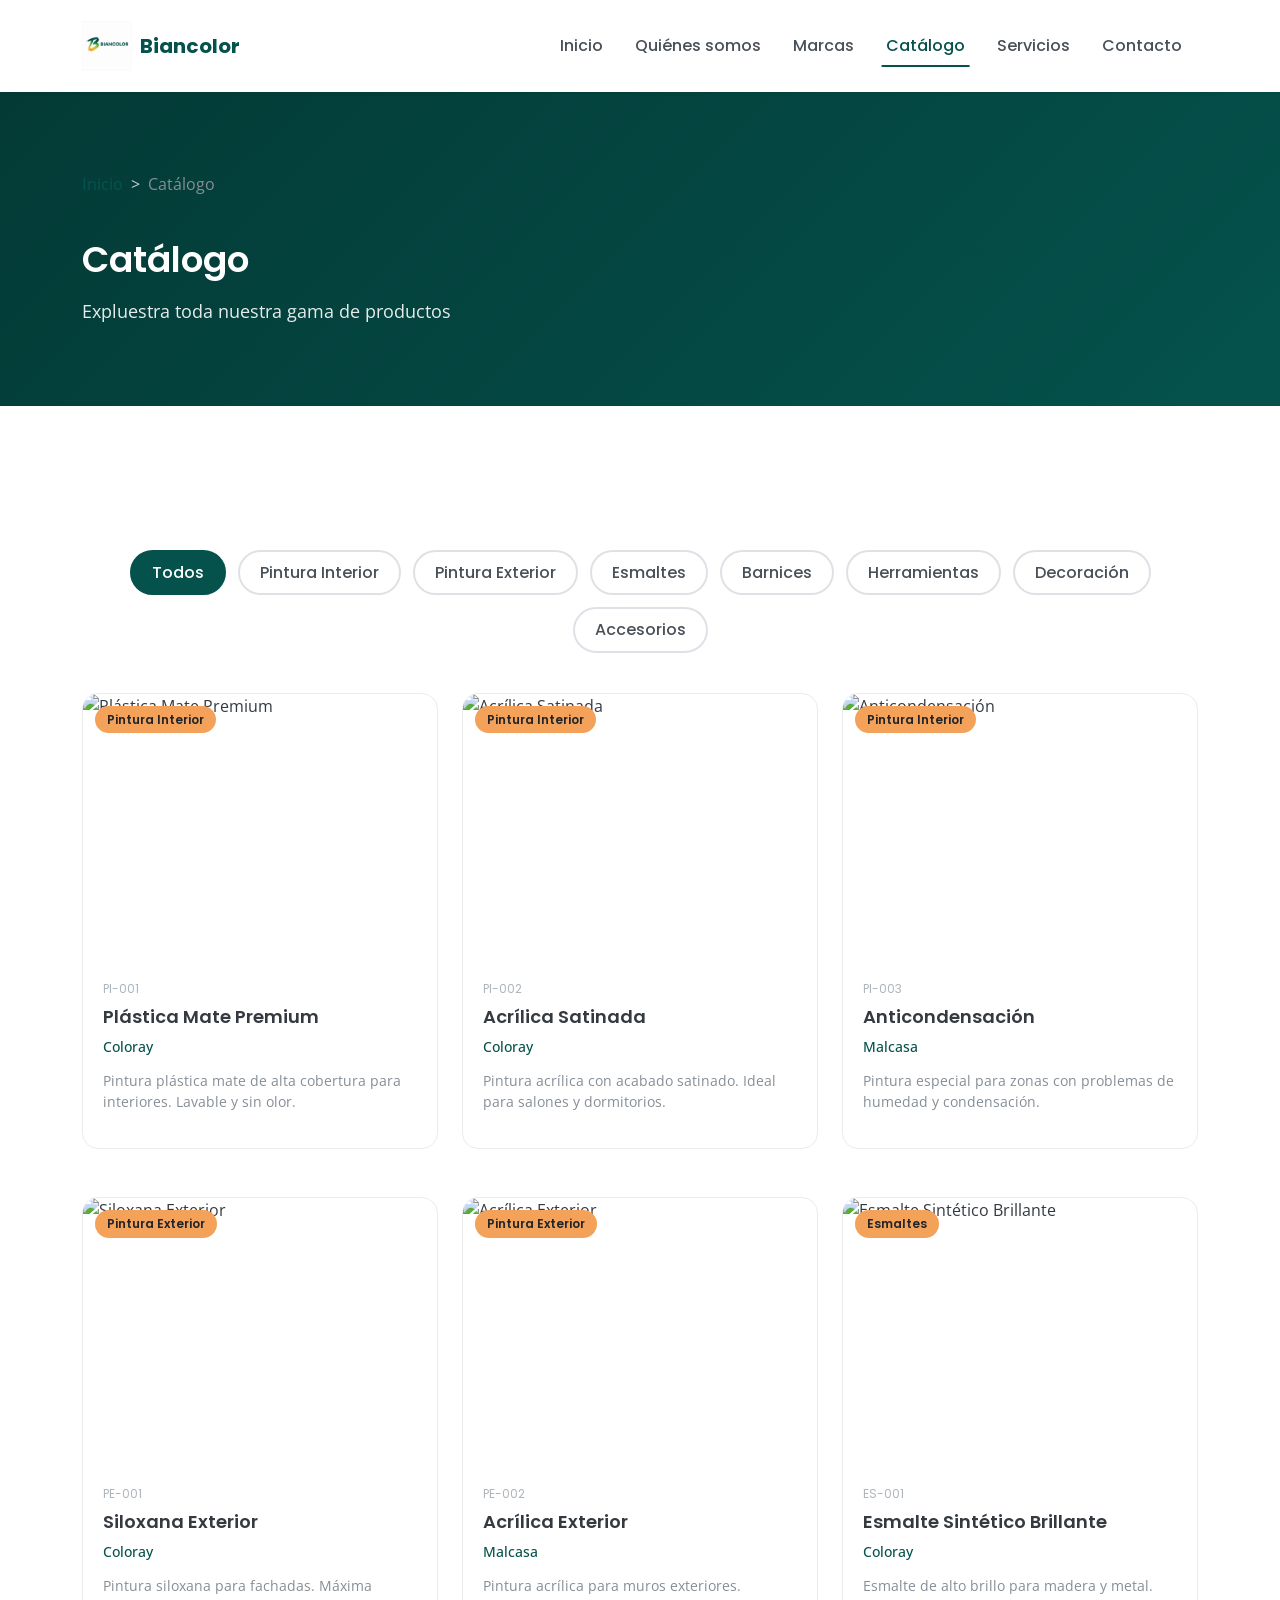
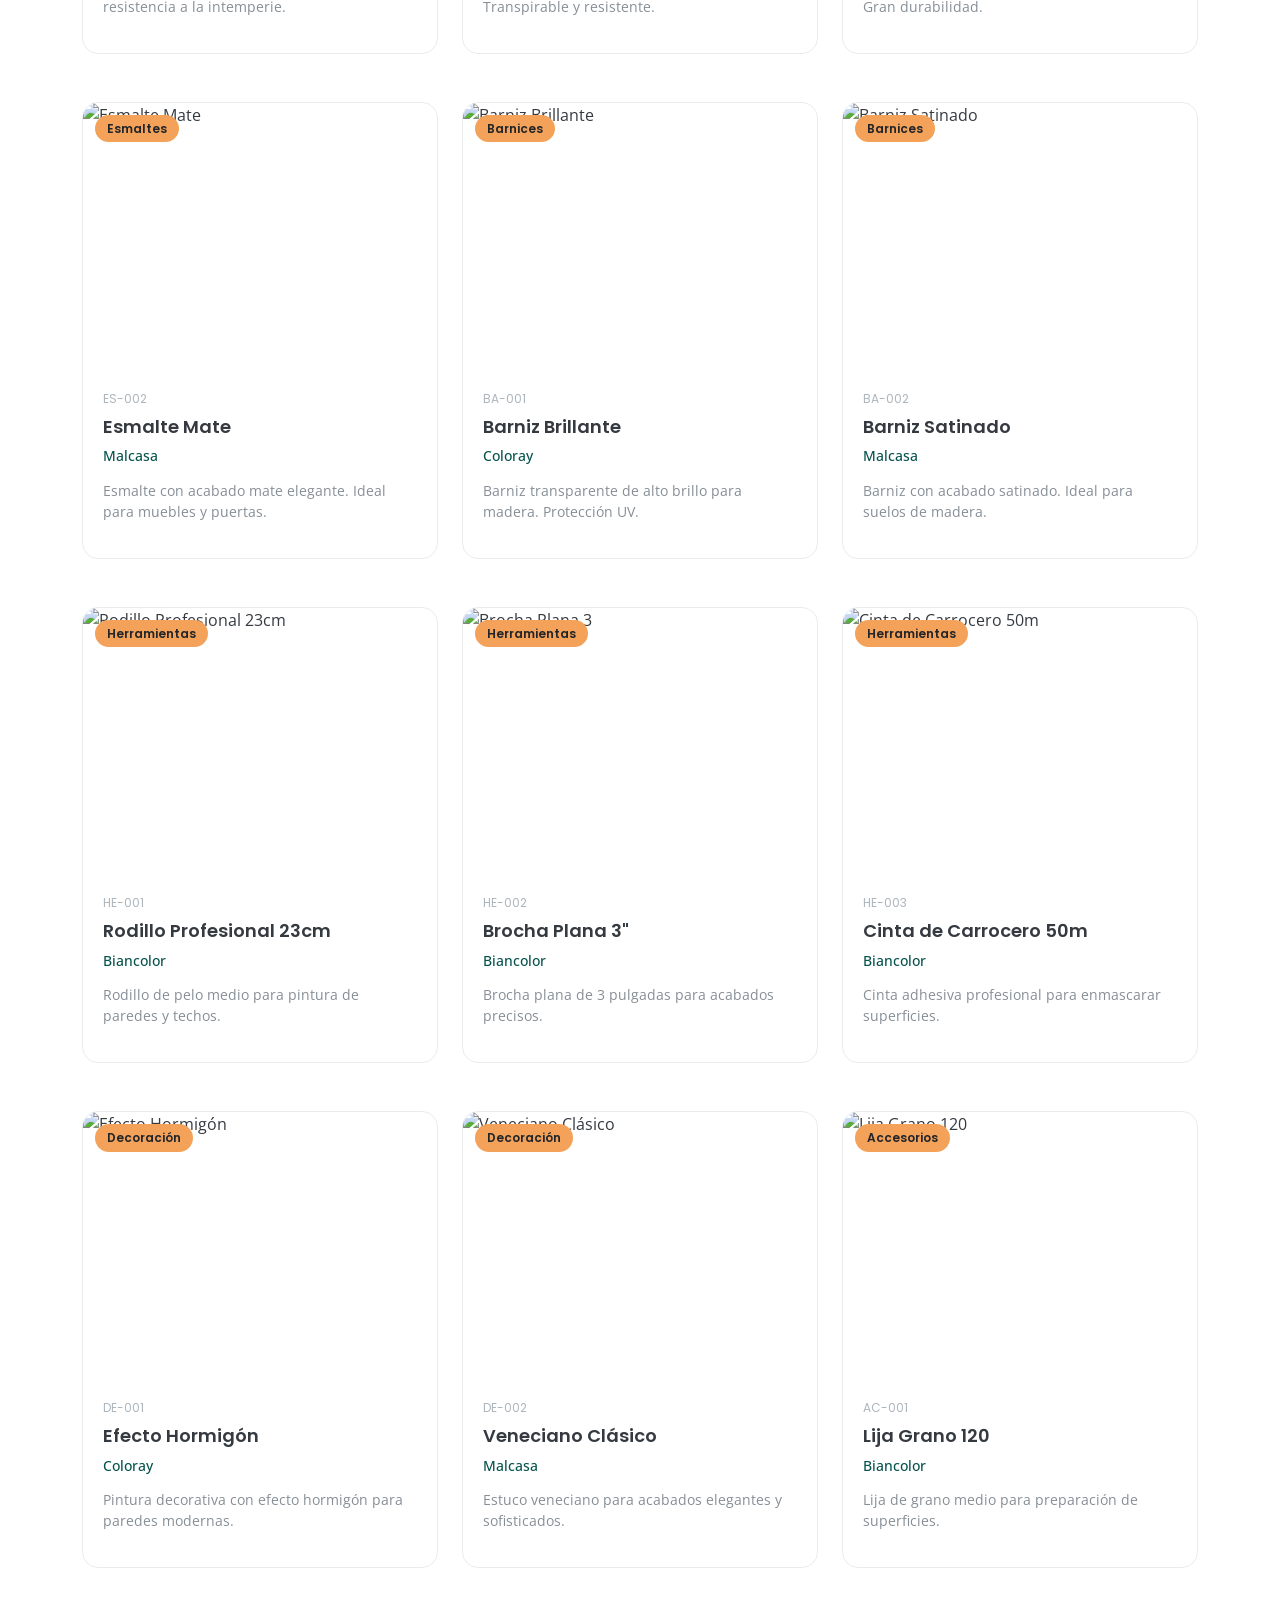
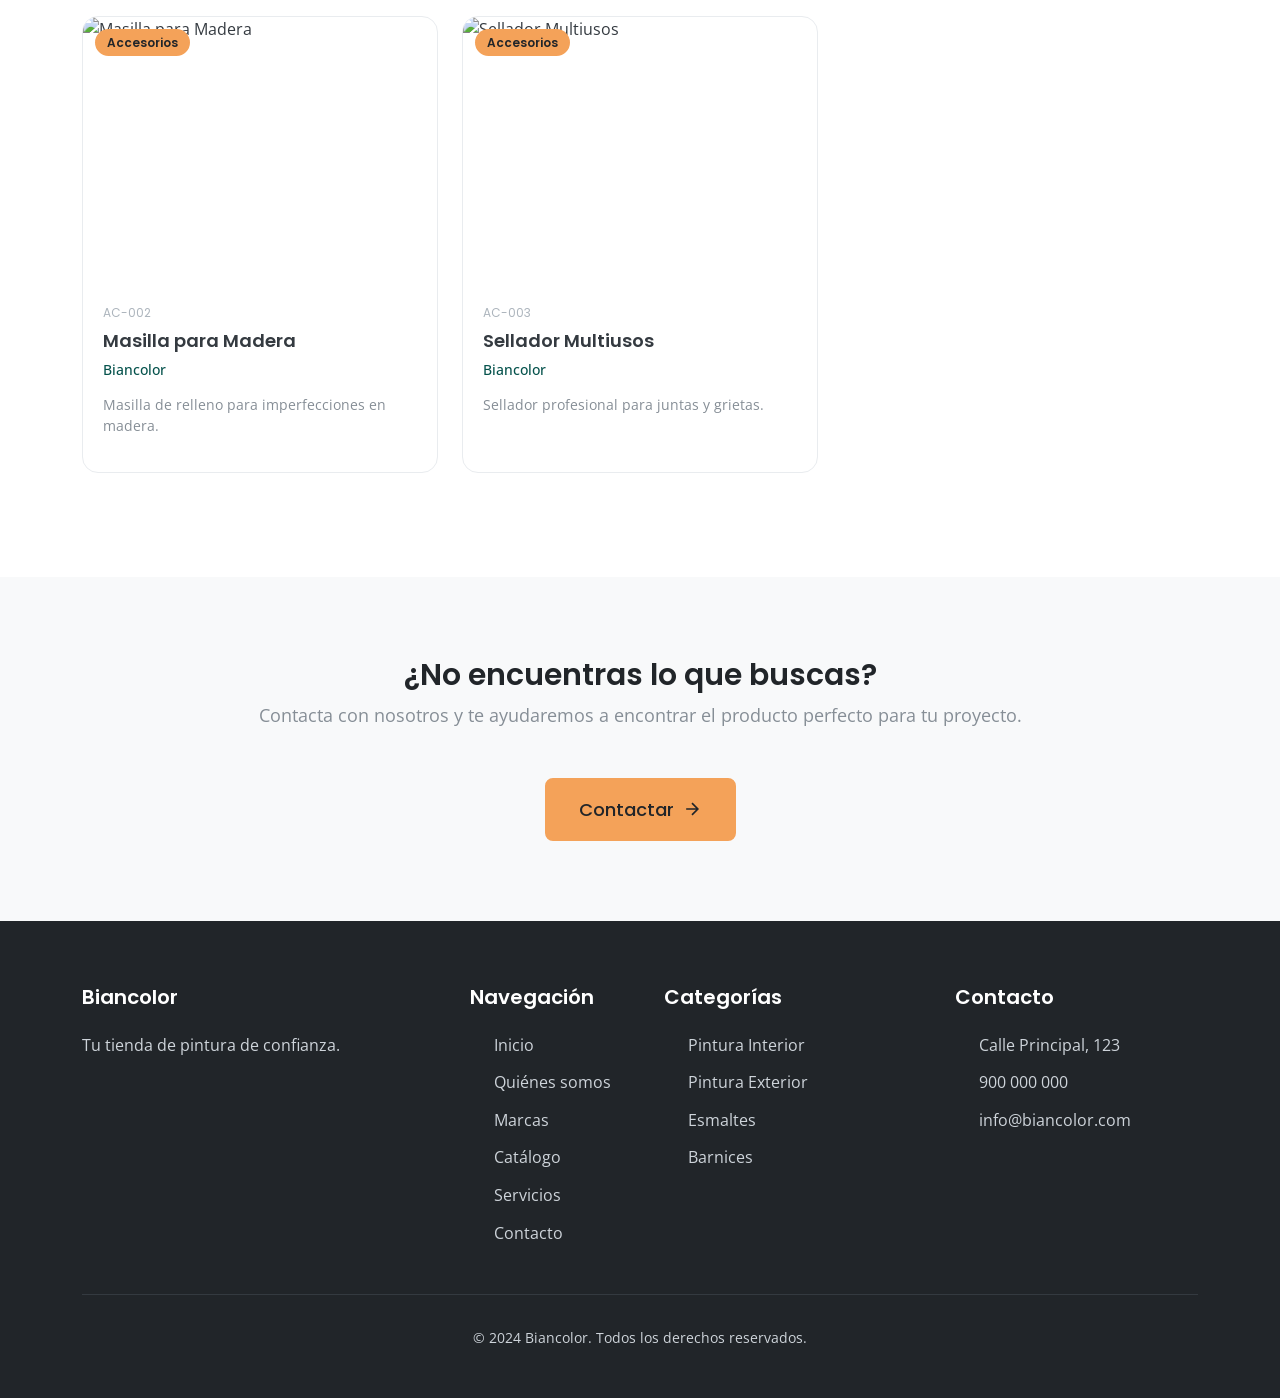
==== catalogo.html @ 81487de4 "feat: web informativa Biancolor - tienda de pintura - HTML semántico con Bootstrap 5 - Catálogo diná" ====
<!DOCTYPE html>
<html lang="es">
<head>
  <meta charset="UTF-8">
  <meta name="viewport" content="width=device-width, initial-scale=1.0">
  <meta name="description" content="Catálogo de productos Biancolor: pintura interior, exterior, esmaltes, barnices, herramientas y más.">
  <title>Catálogo | Biancolor</title>
  
  <link rel="preconnect" href="https://fonts.googleapis.com">
  <link rel="preconnect" href="https://fonts.gstatic.com" crossorigin>
  <link href="https://fonts.googleapis.com/css2?family=Open+Sans:wght@400;500;600&family=Poppins:wght@400;500;600;700&display=swap" rel="stylesheet">
  <link href="https://cdn.jsdelivr.net/npm/bootstrap@5.3.2/dist/css/bootstrap.min.css" rel="stylesheet">
  <link rel="stylesheet" href="css/styles.css">
</head>
<body>

  <!-- Navbar -->
  <nav class="navbar navbar-expand-lg sticky-top">
    <div class="container">
      <a class="navbar-brand d-flex align-items-center" href="index.html">
        <img src="images/logo.jpg" alt="Biancolor Logo">
        <span class="brand-text">Biancolor</span>
      </a>
      <button class="navbar-toggler" type="button" data-bs-toggle="collapse" data-bs-target="#navbarNav">
        <span class="navbar-toggler-icon"></span>
      </button>
      <div class="collapse navbar-collapse" id="navbarNav">
        <ul class="navbar-nav ms-auto">
          <li class="nav-item"><a class="nav-link" href="index.html">Inicio</a></li>
          <li class="nav-item"><a class="nav-link" href="quienes-somos.html">Quiénes somos</a></li>
          <li class="nav-item"><a class="nav-link" href="marcas.html">Marcas</a></li>
          <li class="nav-item"><a class="nav-link active" href="catalogo.html">Catálogo</a></li>
          <li class="nav-item"><a class="nav-link" href="servicios.html">Servicios</a></li>
          <li class="nav-item"><a class="nav-link" href="contacto.html">Contacto</a></li>
        </ul>
      </div>
    </div>
  </nav>

  <!-- Page Header -->
  <section class="page-header">
    <div class="container">
      <nav aria-label="breadcrumb">
        <ol class="breadcrumb">
          <li class="breadcrumb-item"><a href="index.html">Inicio</a></li>
          <li class="breadcrumb-item active">Catálogo</li>
        </ol>
      </nav>
      <h1>Catálogo</h1>
      <p>Expluestra toda nuestra gama de productos</p>
    </div>
  </section>

  <!-- Catálogo -->
  <section class="section">
    <div class="container">
      <!-- Filtros -->
      <div id="catalogo-filters" class="catalog-filters animate-on-scroll">
        <!-- Se carga dinámicamente -->
      </div>

      <!-- Grid de productos -->
      <div id="catalogo-grid" class="row g-4">
        <!-- Se carga dinámicamente -->
        <div class="col-12 text-center py-5">
          <div class="spinner-border text-primary" role="status">
            <span class="visually-hidden">Cargando...</span>
          </div>
          <p class="mt-3">Cargando catálogo...</p>
        </div>
      </div>
    </div>
  </section>

  <!-- CTA -->
  <section class="section section-light">
    <div class="container text-center">
      <div class="animate-on-scroll">
        <h2>¿No encuentras lo que buscas?</h2>
        <p class="mb-5" style="font-size: var(--fs-lg); color: var(--color-gray-600);">Contacta con nosotros y te ayudaremos a encontrar el producto perfecto para tu proyecto.</p>
        <a href="contacto.html" class="btn btn-primary btn-lg">
          Contactar
          <svg width="20" height="20" viewBox="0 0 24 24" fill="none" stroke="currentColor" stroke-width="2">
            <path d="M5 12h14M12 5l7 7-7 7"/>
          </svg>
        </a>
      </div>
    </div>
  </section>

  <!-- Footer -->
  <footer class="footer">
    <div class="container">
      <div class="row g-5">
        <div class="col-lg-4">
          <h5>Biancolor</h5>
          <p>Tu tienda de pintura de confianza.</p>
        </div>
        <div class="col-lg-2 col-md-4">
          <h5>Navegación</h5>
          <ul class="footer-links">
            <li><a href="index.html">Inicio</a></li>
            <li><a href="quienes-somos.html">Quiénes somos</a></li>
            <li><a href="marcas.html">Marcas</a></li>
            <li><a href="catalogo.html">Catálogo</a></li>
            <li><a href="servicios.html">Servicios</a></li>
            <li><a href="contacto.html">Contacto</a></li>
          </ul>
        </div>
        <div class="col-lg-3 col-md-4">
          <h5>Categorías</h5>
          <ul class="footer-links">
            <li><a href="catalogo.html?cat=pintura-interior">Pintura Interior</a></li>
            <li><a href="catalogo.html?cat=pintura-exterior">Pintura Exterior</a></li>
            <li><a href="catalogo.html?cat=esmaltes">Esmaltes</a></li>
            <li><a href="catalogo.html?cat=barnices">Barnices</a></li>
          </ul>
        </div>
        <div class="col-lg-3 col-md-4">
          <h5>Contacto</h5>
          <ul class="footer-links">
            <li><a href="contacto.html">Calle Principal, 123</a></li>
            <li><a href="tel:+34900000000">900 000 000</a></li>
            <li><a href="mailto:info@biancolor.com">info@biancolor.com</a></li>
          </ul>
        </div>
      </div>
      <div class="footer-bottom">
        <p>&copy; 2024 Biancolor. Todos los derechos reservados.</p>
      </div>
    </div>
  </footer>

  <!-- WhatsApp Float -->
  <a href="https://wa.me/34600000000?text=Hola%2C%20me%20gustaría%20información" 
     class="whatsapp-float d-md-none" 
     aria-label="Contactar por WhatsApp"
     target="_blank">
    <svg viewBox="0 0 24 24" fill="currentColor">
      <path d="M17.472 14.382c-.297-.149-1.758-.867-2.03-.967-.273-.099-.471-.148-.67.15-.197.297-.767.966-.94 1.164-.173.199-.347.223-.644.075-.297-.15-1.255-.463-2.39-1.475-.883-.788-1.48-1.761-1.653-2.059-.173-.297-.018-.458.13-.606.134-.133.298-.347.446-.52.149-.174.198-.298.298-.497.099-.198.05-.371-.025-.52-.075-.149-.669-1.612-.916-2.207-.242-.579-.487-.5-.669-.51-.173-.008-.371-.01-.57-.01-.198 0-.52.074-.792.372-.272.297-1.04 1.016-1.04 2.479 0 1.462 1.065 2.875 1.213 3.074.149.198 2.096 3.2 5.077 4.487.709.306 1.262.489 1.694.625.712.227 1.36.195 1.871.118.571-.085 1.758-.719 2.006-1.413.248-.694.248-1.289.173-1.413-.074-.124-.272-.198-.57-.347m-5.421 7.403h-.004a9.87 9.87 0 01-5.031-1.378l-.361-.214-3.741.982.998-3.648-.235-.374a9.86 9.86 0 01-1.51-5.26c.001-5.45 4.436-9.884 9.888-9.884 2.64 0 5.122 1.03 6.988 2.898a9.825 9.825 0 012.893 6.994c-.003 5.45-4.437 9.884-9.885 9.884m8.413-18.297A11.815 11.815 0 0012.05 0C5.495 0 .16 5.335.157 11.892c0 2.096.547 4.142 1.588 5.945L.057 24l6.305-1.654a11.882 11.882 0 005.683 1.448h.005c6.554 0 11.89-5.335 11.893-11.893a11.821 11.821 0 00-3.48-8.413z"/>
    </svg>
  </a>

  <script src="https://cdn.jsdelivr.net/npm/bootstrap@5.3.2/dist/js/bootstrap.bundle.min.js"></script>
  <script src="js/animations.js"></script>
  <script src="js/catalogo.js"></script>
  <script>
    // Filtrar por categoría si viene en la URL
    document.addEventListener('DOMContentLoaded', function() {
      const params = new URLSearchParams(window.location.search);
      const cat = params.get('cat');
      if (cat) {
        setTimeout(() => {
          const btn = document.querySelector(`[data-filter="${cat}"]`);
          if (btn) btn.click();
        }, 500);
      }
    });
  </script>
</body>
</html>
---- css/styles.css ----
/* ============================================
   BIANCOLOR - Estilos principales
   ============================================ */

/* ---------- Variables CSS ---------- */
:root {
  /* Colores corporativos (basados en logo teal) */
  --color-primary: #05524c;
  --color-primary-light: #0a7068;
  --color-primary-dark: #033a36;
  --color-secondary: #f4a259;
  --color-secondary-light: #f7b97a;
  --color-accent: #e76f51;

  /* Neutros */
  --color-white: #ffffff;
  --color-light: #f8f9fa;
  --color-gray-100: #f1f3f5;
  --color-gray-200: #e9ecef;
  --color-gray-300: #dee2e6;
  --color-gray-400: #ced4da;
  --color-gray-500: #adb5bd;
  --color-gray-600: #868e96;
  --color-gray-700: #495057;
  --color-gray-800: #343a40;
  --color-gray-900: #212529;

  /* Tipografía */
  --font-primary: 'Poppins', sans-serif;
  --font-secondary: 'Open Sans', sans-serif;

  /* Tamaños de fuente */
  --fs-xs: 0.75rem;
  --fs-sm: 0.875rem;
  --fs-base: 1rem;
  --fs-lg: 1.125rem;
  --fs-xl: 1.25rem;
  --fs-2xl: 1.5rem;
  --fs-3xl: 1.875rem;
  --fs-4xl: 2.25rem;
  --fs-5xl: 3rem;

  /* Espaciado */
  --space-1: 0.25rem;
  --space-2: 0.5rem;
  --space-3: 0.75rem;
  --space-4: 1rem;
  --space-5: 1.25rem;
  --space-6: 1.5rem;
  --space-8: 2rem;
  --space-10: 2.5rem;
  --space-12: 3rem;
  --space-16: 4rem;
  --space-20: 5rem;
  --space-24: 6rem;

  /* Bordes y sombras */
  --radius-sm: 0.25rem;
  --radius-md: 0.5rem;
  --radius-lg: 1rem;
  --radius-full: 9999px;

  --shadow-sm: 0 1px 3px rgba(0, 0, 0, 0.08);
  --shadow-md: 0 4px 6px rgba(0, 0, 0, 0.1);
  --shadow-lg: 0 10px 25px rgba(0, 0, 0, 0.12);
  --shadow-xl: 0 20px 40px rgba(0, 0, 0, 0.15);

  /* Transiciones */
  --transition-fast: 0.15s ease;
  --transition-base: 0.3s ease;
  --transition-slow: 0.5s ease;
}

/* ---------- Reset y base ---------- */
*,
*::before,
*::after {
  box-sizing: border-box;
  margin: 0;
  padding: 0;
}

html {
  scroll-behavior: smooth;
  font-size: 16px;
}

body {
  font-family: var(--font-secondary);
  font-size: var(--fs-base);
  line-height: 1.6;
  color: var(--color-gray-800);
  background-color: var(--color-white);
  overflow-x: hidden;
}

h1, h2, h3, h4, h5, h6 {
  font-family: var(--font-primary);
  font-weight: 600;
  line-height: 1.2;
  color: var(--color-gray-900);
}

h1 { font-size: var(--fs-4xl); }
h2 { font-size: var(--fs-3xl); }
h3 { font-size: var(--fs-2xl); }
h4 { font-size: var(--fs-xl); }

a {
  color: var(--color-primary);
  text-decoration: none;
  transition: color var(--transition-fast);
}

a:hover {
  color: var(--color-primary-light);
}

img {
  max-width: 100%;
  height: auto;
  display: block;
}

/* ---------- Animaciones ---------- */
@keyframes fadeIn {
  from {
    opacity: 0;
    transform: translateY(20px);
  }
  to {
    opacity: 1;
    transform: translateY(0);
  }
}

@keyframes fadeInLeft {
  from {
    opacity: 0;
    transform: translateX(-30px);
  }
  to {
    opacity: 1;
    transform: translateX(0);
  }
}

@keyframes fadeInRight {
  from {
    opacity: 0;
    transform: translateX(30px);
  }
  to {
    opacity: 1;
    transform: translateX(0);
  }
}

@keyframes scaleIn {
  from {
    opacity: 0;
    transform: scale(0.9);
  }
  to {
    opacity: 1;
    transform: scale(1);
  }
}

@keyframes pulse {
  0%, 100% {
    transform: scale(1);
  }
  50% {
    transform: scale(1.05);
  }
}

@keyframes float {
  0%, 100% {
    transform: translateY(0);
  }
  50% {
    transform: translateY(-10px);
  }
}

/* Clases de animación */
.animate-on-scroll {
  opacity: 0;
  transform: translateY(30px);
  transition: opacity var(--transition-slow), transform var(--transition-slow);
}

.animate-on-scroll.visible {
  opacity: 1;
  transform: translateY(0);
}

.animate-on-scroll.delay-1 { transition-delay: 0.1s; }
.animate-on-scroll.delay-2 { transition-delay: 0.2s; }
.animate-on-scroll.delay-3 { transition-delay: 0.3s; }
.animate-on-scroll.delay-4 { transition-delay: 0.4s; }

/* ---------- Componentes ---------- */

/* Navbar */
.navbar {
  background-color: var(--color-white);
  box-shadow: var(--shadow-sm);
  padding: var(--space-4) 0;
  position: sticky;
  top: 0;
  z-index: 1000;
  transition: all var(--transition-base);
}

.navbar.scrolled {
  padding: var(--space-2) 0;
  box-shadow: var(--shadow-md);
}

.navbar-brand img {
  height: 50px;
  width: auto;
  transition: transform var(--transition-base);
}

.navbar-brand:hover img {
  transform: scale(1.05);
}

.navbar-brand .brand-text {
  font-family: var(--font-primary);
  font-weight: 700;
  font-size: var(--fs-xl);
  color: var(--color-primary);
  margin-left: var(--space-2);
}

.nav-link {
  font-family: var(--font-primary);
  font-weight: 500;
  color: var(--color-gray-700) !important;
  padding: var(--space-2) var(--space-4) !important;
  position: relative;
  transition: color var(--transition-fast);
}

.nav-link::after {
  content: '';
  position: absolute;
  bottom: 0;
  left: 50%;
  width: 0;
  height: 2px;
  background-color: var(--color-primary);
  transition: all var(--transition-base);
  transform: translateX(-50%);
}

.nav-link:hover::after,
.nav-link.active::after {
  width: 80%;
}

.nav-link:hover,
.nav-link.active {
  color: var(--color-primary) !important;
}

.navbar-toggler {
  border: none;
  padding: var(--space-2);
}

.navbar-toggler:focus {
  box-shadow: none;
}

.navbar-toggler-icon {
  background-image: url("data:image/svg+xml,%3csvg xmlns='http://www.w3.org/2000/svg' viewBox='0 0 30 30'%3e%3cpath stroke='rgba(5, 82, 76, 0.8)' stroke-linecap='round' stroke-miterlimit='10' stroke-width='2' d='M4 7h22M4 15h22M4 23h22'/%3e%3c/svg%3e");
}

/* Hero Section */
.hero {
  background: linear-gradient(135deg, var(--color-primary-dark) 0%, var(--color-primary) 100%);
  color: var(--color-white);
  padding: var(--space-24) 0;
  position: relative;
  overflow: hidden;
}

.hero::before {
  content: '';
  position: absolute;
  top: 0;
  left: 0;
  right: 0;
  bottom: 0;
  background: url('data:image/svg+xml,<svg xmlns="http://www.w3.org/2000/svg" viewBox="0 0 100 100"><defs><pattern id="grain" width="100" height="100" patternUnits="userSpaceOnUse"><circle cx="25" cy="25" r="1" fill="rgba(255,255,255,0.05)"/><circle cx="75" cy="75" r="1" fill="rgba(255,255,255,0.05)"/></pattern></defs><rect width="100" height="100" fill="url(%23grain)"/></svg>');
  opacity: 0.5;
}

.hero-content {
  position: relative;
  z-index: 1;
}

.hero h1 {
  font-size: var(--fs-5xl);
  font-weight: 700;
  margin-bottom: var(--space-6);
  animation: fadeIn 0.8s ease-out;
}

.hero p {
  font-size: var(--fs-xl);
  opacity: 0.9;
  margin-bottom: var(--space-8);
  animation: fadeIn 0.8s ease-out 0.2s both;
}

.hero .btn {
  animation: fadeIn 0.8s ease-out 0.4s both;
}

/* Botones */
.btn {
  font-family: var(--font-primary);
  font-weight: 500;
  padding: var(--space-3) var(--space-6);
  border-radius: var(--radius-md);
  transition: all var(--transition-base);
  display: inline-flex;
  align-items: center;
  gap: var(--space-2);
}

.btn-primary {
  background-color: var(--color-secondary);
  color: var(--color-gray-900);
  border: 2px solid var(--color-secondary);
}

.btn-primary:hover {
  background-color: var(--color-secondary-light);
  border-color: var(--color-secondary-light);
  transform: translateY(-2px);
  box-shadow: var(--shadow-lg);
  color: var(--color-gray-900);
}

.btn-outline-primary {
  background-color: transparent;
  color: var(--color-white);
  border: 2px solid var(--color-white);
}

.btn-outline-primary:hover {
  background-color: var(--color-white);
  color: var(--color-primary);
  transform: translateY(-2px);
  box-shadow: var(--shadow-lg);
}

.btn-outline-secondary {
  background-color: transparent;
  color: var(--color-primary);
  border: 2px solid var(--color-primary);
}

.btn-outline-secondary:hover {
  background-color: var(--color-primary);
  color: var(--color-white);
  transform: translateY(-2px);
  box-shadow: var(--shadow-lg);
}

.btn-lg {
  padding: var(--space-4) var(--space-8);
  font-size: var(--fs-lg);
}

/* Secciones */
.section {
  padding: var(--space-20) 0;
}

.section-light {
  background-color: var(--color-light);
}

.section-title {
  text-align: center;
  margin-bottom: var(--space-16);
}

.section-title h2 {
  color: var(--color-primary);
  margin-bottom: var(--space-4);
  position: relative;
  display: inline-block;
}

.section-title h2::after {
  content: '';
  position: absolute;
  bottom: -10px;
  left: 50%;
  transform: translateX(-50%);
  width: 60px;
  height: 3px;
  background-color: var(--color-secondary);
  border-radius: var(--radius-full);
}

.section-title p {
  color: var(--color-gray-600);
  font-size: var(--fs-lg);
  max-width: 600px;
  margin: var(--space-6) auto 0;
}

/* Tarjetas de categorías */
.category-card {
  background: var(--color-white);
  border-radius: var(--radius-lg);
  padding: var(--space-8);
  text-align: center;
  transition: all var(--transition-base);
  border: 1px solid var(--color-gray-200);
  height: 100%;
}

.category-card:hover {
  transform: translateY(-8px);
  box-shadow: var(--shadow-xl);
  border-color: var(--color-primary);
}

.category-card .icon {
  width: 80px;
  height: 80px;
  background: linear-gradient(135deg, var(--color-primary) 0%, var(--color-primary-light) 100%);
  border-radius: var(--radius-full);
  display: flex;
  align-items: center;
  justify-content: center;
  margin: 0 auto var(--space-6);
  transition: transform var(--transition-base);
}

.category-card:hover .icon {
  transform: scale(1.1) rotate(5deg);
}

.category-card .icon svg {
  width: 40px;
  height: 40px;
  fill: var(--color-white);
}

.category-card h4 {
  margin-bottom: var(--space-3);
  color: var(--color-gray-800);
}

.category-card p {
  color: var(--color-gray-600);
  font-size: var(--fs-sm);
}

/* Tarjetas de productos */
.product-card {
  background: var(--color-white);
  border-radius: var(--radius-lg);
  overflow: hidden;
  transition: all var(--transition-base);
  border: 1px solid var(--color-gray-200);
  height: 100%;
  display: flex;
  flex-direction: column;
}

.product-card:hover {
  transform: translateY(-5px);
  box-shadow: var(--shadow-lg);
}

.product-card .product-image {
  position: relative;
  overflow: hidden;
  aspect-ratio: 4 / 3;
}

.product-card .product-image img {
  width: 100%;
  height: 100%;
  object-fit: cover;
  transition: transform var(--transition-slow);
}

.product-card:hover .product-image img {
  transform: scale(1.08);
}

.product-card .product-badge {
  position: absolute;
  top: var(--space-3);
  left: var(--space-3);
  background-color: var(--color-secondary);
  color: var(--color-gray-900);
  padding: var(--space-1) var(--space-3);
  border-radius: var(--radius-full);
  font-size: var(--fs-xs);
  font-weight: 600;
  font-family: var(--font-primary);
}

.product-card .product-body {
  padding: var(--space-5);
  flex-grow: 1;
  display: flex;
  flex-direction: column;
}

.product-card .product-ref {
  font-size: var(--fs-xs);
  color: var(--color-gray-500);
  font-family: var(--font-primary);
  margin-bottom: var(--space-2);
}

.product-card .product-name {
  font-family: var(--font-primary);
  font-weight: 600;
  font-size: var(--fs-lg);
  color: var(--color-gray-800);
  margin-bottom: var(--space-2);
}

.product-card .product-brand {
  font-size: var(--fs-sm);
  color: var(--color-primary);
  font-weight: 500;
  margin-bottom: var(--space-3);
}

.product-card .product-description {
  font-size: var(--fs-sm);
  color: var(--color-gray-600);
  line-height: 1.5;
  flex-grow: 1;
}

/* Filtros del catálogo */
.catalog-filters {
  display: flex;
  flex-wrap: wrap;
  gap: var(--space-3);
  justify-content: center;
  margin-bottom: var(--space-10);
}

.filter-btn {
  font-family: var(--font-primary);
  font-weight: 500;
  padding: var(--space-2) var(--space-5);
  border: 2px solid var(--color-gray-300);
  border-radius: var(--radius-full);
  background: var(--color-white);
  color: var(--color-gray-700);
  cursor: pointer;
  transition: all var(--transition-base);
}

.filter-btn:hover {
  border-color: var(--color-primary);
  color: var(--color-primary);
  background-color: var(--color-light);
}

.filter-btn.active {
  background-color: var(--color-primary);
  border-color: var(--color-primary);
  color: var(--color-white);
}

/* Empty state */
.empty-state {
  text-align: center;
  padding: var(--space-16) var(--space-8);
}

.empty-state .empty-icon {
  width: 120px;
  height: 120px;
  margin: 0 auto var(--space-8);
  opacity: 0.4;
}

.empty-state h3 {
  color: var(--color-gray-600);
  margin-bottom: var(--space-3);
}

.empty-state p {
  color: var(--color-gray-500);
  max-width: 400px;
  margin: 0 auto;
}

/* Marcas */
.brand-card {
  background: var(--color-white);
  border-radius: var(--radius-lg);
  padding: var(--space-8);
  display: flex;
  align-items: center;
  justify-content: center;
  transition: all var(--transition-base);
  border: 1px solid var(--color-gray-200);
  min-height: 120px;
}

.brand-card:hover {
  transform: translateY(-3px);
  box-shadow: var(--shadow-md);
  border-color: var(--color-primary);
}

.brand-card img {
  max-height: 60px;
  width: auto;
  filter: grayscale(100%);
  opacity: 0.7;
  transition: all var(--transition-base);
}

.brand-card:hover img {
  filter: grayscale(0%);
  opacity: 1;
}

/* Servicios */
.service-card {
  background: var(--color-white);
  border-radius: var(--radius-lg);
  padding: var(--space-8);
  text-align: center;
  transition: all var(--transition-base);
  border: 1px solid var(--color-gray-200);
  height: 100%;
}

.service-card:hover {
  transform: translateY(-5px);
  box-shadow: var(--shadow-lg);
  border-color: var(--color-secondary);
}

.service-card .service-icon {
  width: 70px;
  height: 70px;
  background: linear-gradient(135deg, var(--color-secondary) 0%, var(--color-secondary-light) 100%);
  border-radius: var(--radius-lg);
  display: flex;
  align-items: center;
  justify-content: center;
  margin: 0 auto var(--space-6);
  transition: transform var(--transition-base);
}

.service-card:hover .service-icon {
  transform: rotate(10deg) scale(1.1);
}

.service-card .service-icon svg {
  width: 35px;
  height: 35px;
  fill: var(--color-white);
}

.service-card h4 {
  margin-bottom: var(--space-3);
  color: var(--color-gray-800);
}

.service-card p {
  color: var(--color-gray-600);
  font-size: var(--fs-sm);
}

/* Contacto */
.contact-info {
  background: var(--color-white);
  border-radius: var(--radius-lg);
  padding: var(--space-8);
  height: 100%;
  border: 1px solid var(--color-gray-200);
}

.contact-info .info-item {
  display: flex;
  align-items: flex-start;
  gap: var(--space-4);
  margin-bottom: var(--space-6);
  padding-bottom: var(--space-6);
  border-bottom: 1px solid var(--color-gray-200);
}

.contact-info .info-item:last-child {
  margin-bottom: 0;
  padding-bottom: 0;
  border-bottom: none;
}

.contact-info .info-icon {
  width: 50px;
  height: 50px;
  min-width: 50px;
  background-color: var(--color-light);
  border-radius: var(--radius-md);
  display: flex;
  align-items: center;
  justify-content: center;
  transition: all var(--transition-base);
}

.contact-info .info-item:hover .info-icon {
  background-color: var(--color-primary);
}

.contact-info .info-icon svg {
  width: 24px;
  height: 24px;
  fill: var(--color-primary);
  transition: fill var(--transition-base);
}

.contact-info .info-item:hover .info-icon svg {
  fill: var(--color-white);
}

.contact-info .info-content h5 {
  font-family: var(--font-primary);
  font-weight: 600;
  margin-bottom: var(--space-1);
  color: var(--color-gray-800);
}

.contact-info .info-content p {
  color: var(--color-gray-600);
  margin: 0;
}

.contact-info .info-content a {
  color: var(--color-primary);
  font-weight: 500;
}

.contact-info .info-content a:hover {
  color: var(--color-primary-light);
  text-decoration: underline;
}

/* Mapa */
.map-container {
  border-radius: var(--radius-lg);
  overflow: hidden;
  height: 100%;
  min-height: 400px;
  box-shadow: var(--shadow-md);
}

.map-container iframe {
  width: 100%;
  height: 100%;
  border: none;
}

/* WhatsApp Float Button */
.whatsapp-float {
  position: fixed;
  bottom: var(--space-8);
  right: var(--space-8);
  width: 60px;
  height: 60px;
  background-color: #25d366;
  border-radius: var(--radius-full);
  display: flex;
  align-items: center;
  justify-content: center;
  box-shadow: 0 4px 15px rgba(37, 211, 102, 0.4);
  z-index: 1000;
  transition: all var(--transition-base);
  animation: float 3s ease-in-out infinite;
}

.whatsapp-float:hover {
  transform: scale(1.1);
  box-shadow: 0 6px 20px rgba(37, 211, 102, 0.5);
  background-color: #20bd5a;
}

.whatsapp-float svg {
  width: 32px;
  height: 32px;
  fill: var(--color-white);
}

/* Footer */
.footer {
  background-color: var(--color-gray-900);
  color: var(--color-gray-400);
  padding: var(--space-16) 0 var(--space-8);
}

.footer h5 {
  color: var(--color-white);
  font-family: var(--font-primary);
  font-weight: 600;
  margin-bottom: var(--space-6);
}

.footer a {
  color: var(--color-gray-400);
  transition: color var(--transition-fast);
}

.footer a:hover {
  color: var(--color-secondary);
}

.footer .footer-links {
  list-style: none;
  padding: 0;
}

.footer .footer-links li {
  margin-bottom: var(--space-3);
}

.footer .footer-links li a {
  display: inline-flex;
  align-items: center;
  gap: var(--space-2);
}

.footer .footer-links li a::before {
  content: '→';
  opacity: 0;
  transform: translateX(-10px);
  transition: all var(--transition-fast);
}

.footer .footer-links li a:hover::before {
  opacity: 1;
  transform: translateX(0);
}

.footer .social-links {
  display: flex;
  gap: var(--space-4);
}

.footer .social-links a {
  width: 40px;
  height: 40px;
  background-color: var(--color-gray-800);
  border-radius: var(--radius-full);
  display: flex;
  align-items: center;
  justify-content: center;
  transition: all var(--transition-base);
}

.footer .social-links a:hover {
  background-color: var(--color-primary);
  transform: translateY(-3px);
}

.footer .social-links a svg {
  width: 20px;
  height: 20px;
  fill: var(--color-gray-400);
  transition: fill var(--transition-fast);
}

.footer .social-links a:hover svg {
  fill: var(--color-white);
}

.footer-bottom {
  border-top: 1px solid var(--color-gray-800);
  padding-top: var(--space-8);
  margin-top: var(--space-8);
  text-align: center;
  font-size: var(--fs-sm);
}

/* Breadcrumbs */
.breadcrumb {
  background-color: transparent;
  padding: var(--space-4) 0;
  margin-bottom: var(--space-6);
}

.breadcrumb-item a {
  color: var(--color-primary);
  font-weight: 500;
}

.breadcrumb-item.active {
  color: var(--color-gray-600);
}

.breadcrumb-item + .breadcrumb-item::before {
  content: '>';
  color: var(--color-gray-400);
}

/* Page header */
.page-header {
  background: linear-gradient(135deg, var(--color-primary-dark) 0%, var(--color-primary) 100%);
  color: var(--color-white);
  padding: var(--space-16) 0;
  margin-bottom: var(--space-16);
}

.page-header h1 {
  color: var(--color-white);
  margin-bottom: var(--space-4);
}

.page-header p {
  opacity: 0.9;
  font-size: var(--fs-lg);
}

/* ---------- Responsive ---------- */

/* Tablet */
@media (max-width: 991.98px) {
  :root {
    --fs-5xl: 2.5rem;
    --fs-4xl: 2rem;
    --fs-3xl: 1.75rem;
  }

  .hero {
    padding: var(--space-16) 0;
  }

  .section {
    padding: var(--space-16) 0;
  }
}

/* Móvil */
@media (max-width: 767.98px) {
  :root {
    --fs-5xl: 2rem;
    --fs-4xl: 1.75rem;
    --fs-3xl: 1.5rem;
    --fs-2xl: 1.25rem;
  }

  .hero {
    padding: var(--space-12) 0;
    text-align: center;
  }

  .section {
    padding: var(--space-12) 0;
  }

  .section-title {
    margin-bottom: var(--space-10);
  }

  .navbar-collapse {
    background-color: var(--color-white);
    padding: var(--space-4);
    border-radius: var(--radius-md);
    margin-top: var(--space-4);
    box-shadow: var(--shadow-lg);
  }

  .whatsapp-float {
    bottom: var(--space-6);
    right: var(--space-6);
    width: 55px;
    height: 55px;
  }

  .footer {
    padding: var(--space-10) 0 var(--space-6);
    text-align: center;
  }

  .footer .social-links {
    justify-content: center;
  }

  .contact-info .info-item {
    flex-direction: column;
    align-items: center;
    text-align: center;
  }
}

/* Pantallas grandes */
@media (min-width: 1200px) {
  .container {
    max-width: 1140px;
  }
}

/* Utilidades adicionales */
.text-primary { color: var(--color-primary) !important; }
.bg-primary { background-color: var(--color-primary) !important; }
.text-secondary { color: var(--color-secondary) !important; }
.bg-secondary { background-color: var(--color-secondary) !important; }

.shadow-hover {
  transition: all var(--transition-base);
}

.shadow-hover:hover {
  box-shadow: var(--shadow-lg);
  transform: translateY(-3px);
}

.img-cover {
  width: 100%;
  height: 100%;
  object-fit: cover;
}

.ratio-4-3 {
  aspect-ratio: 4 / 3;
}

.ratio-16-9 {
  aspect-ratio: 16 / 9;
}
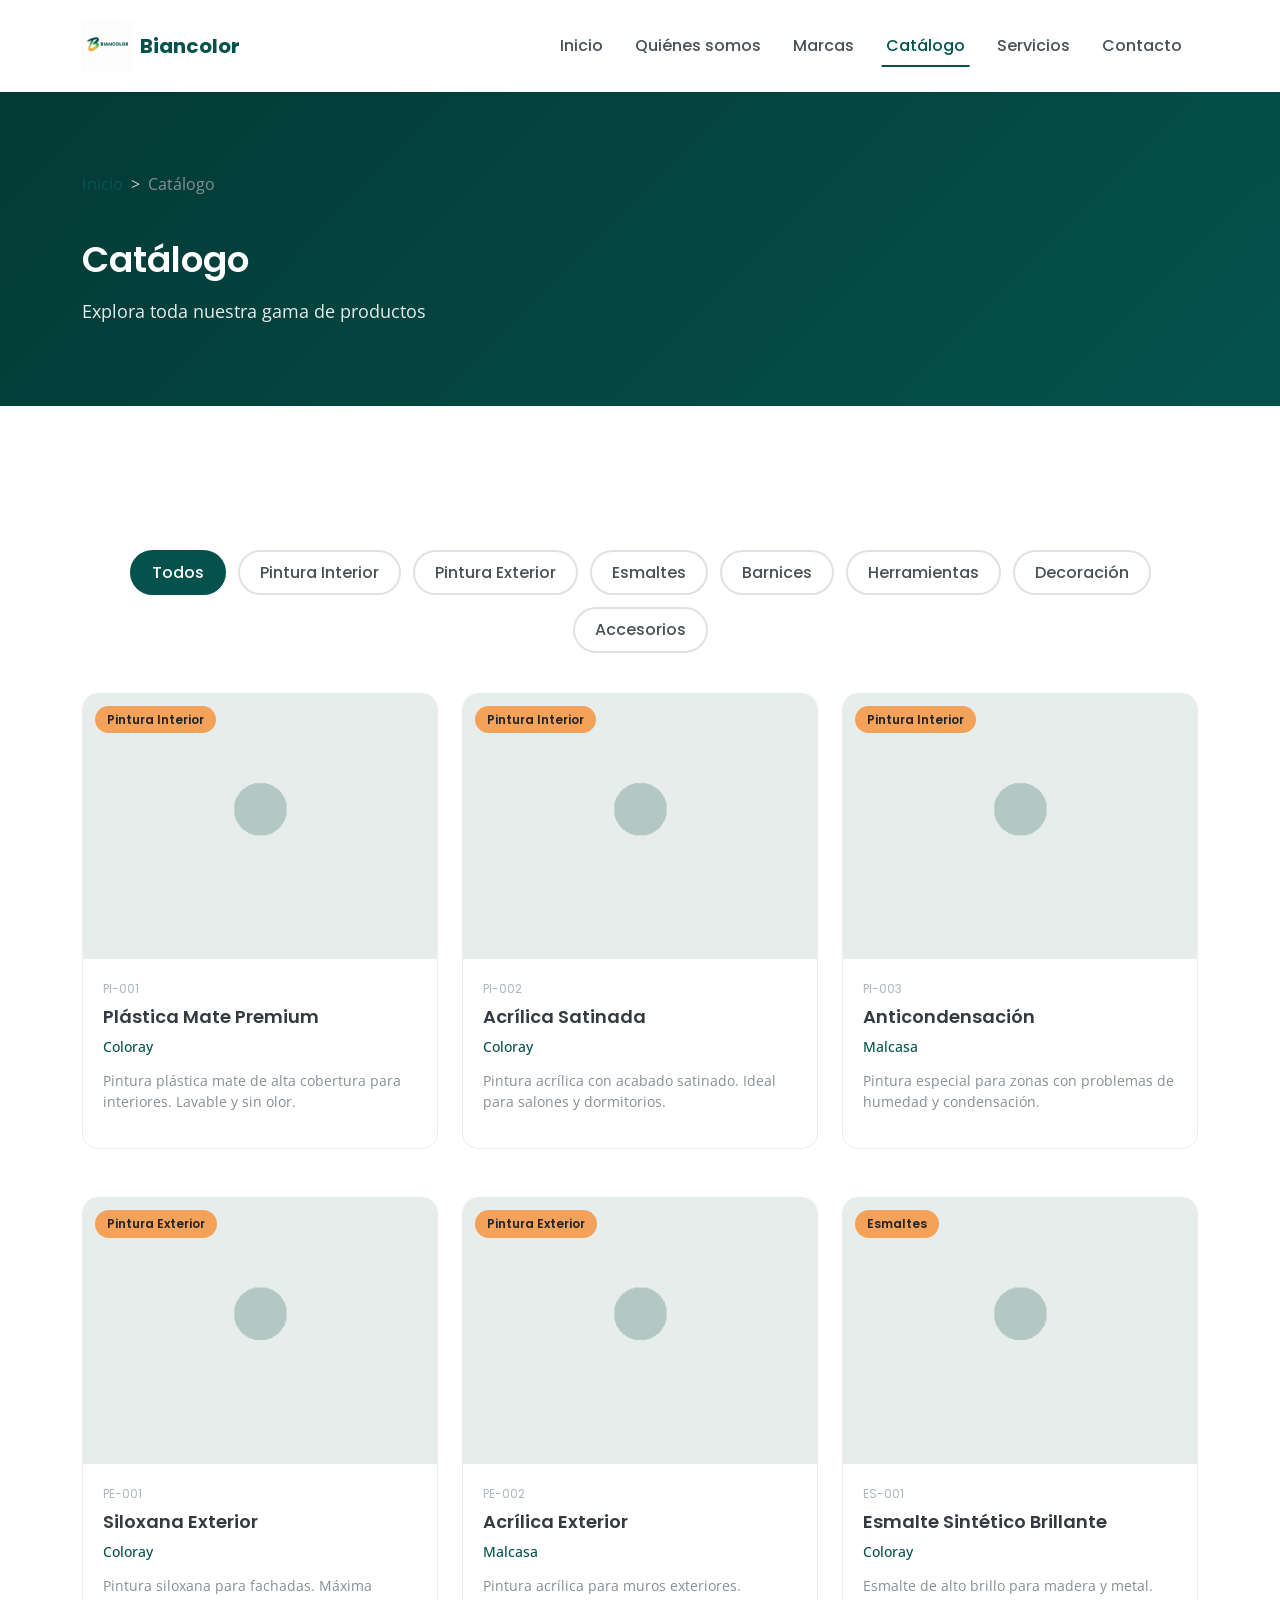
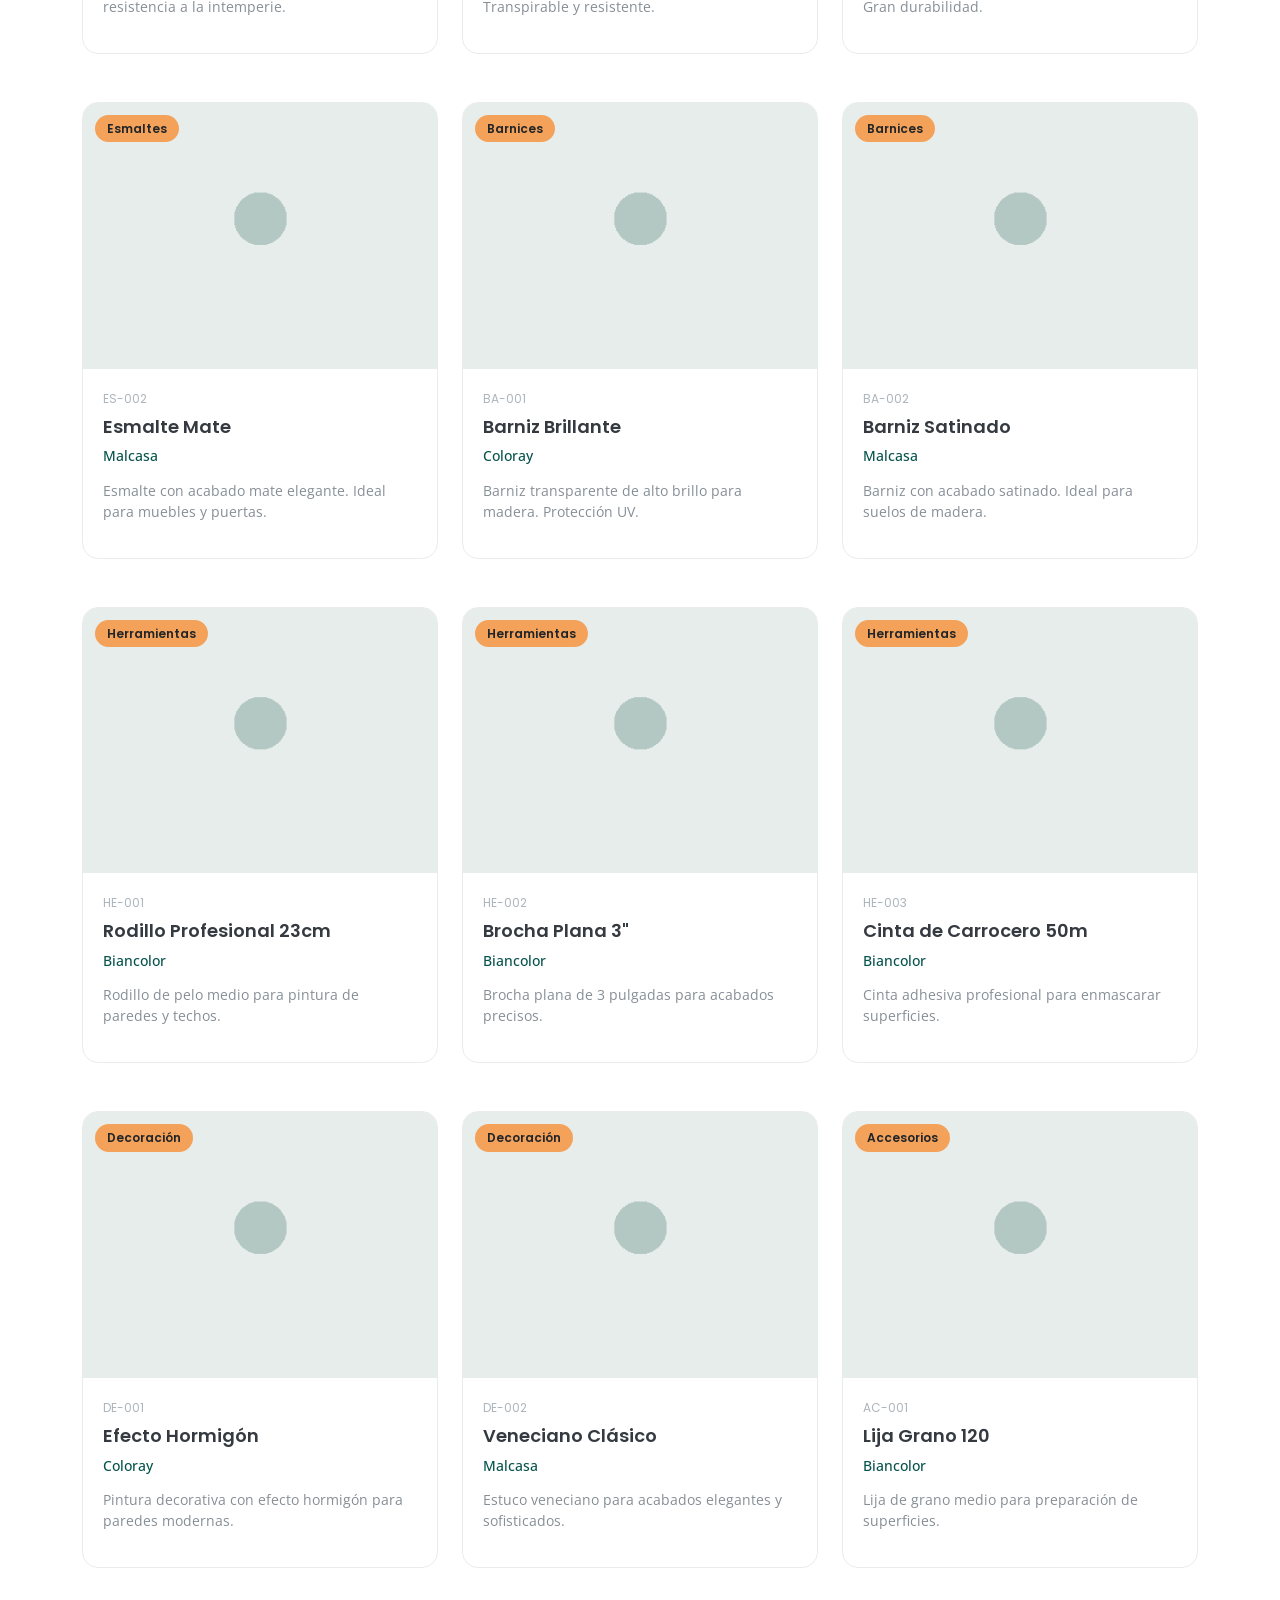
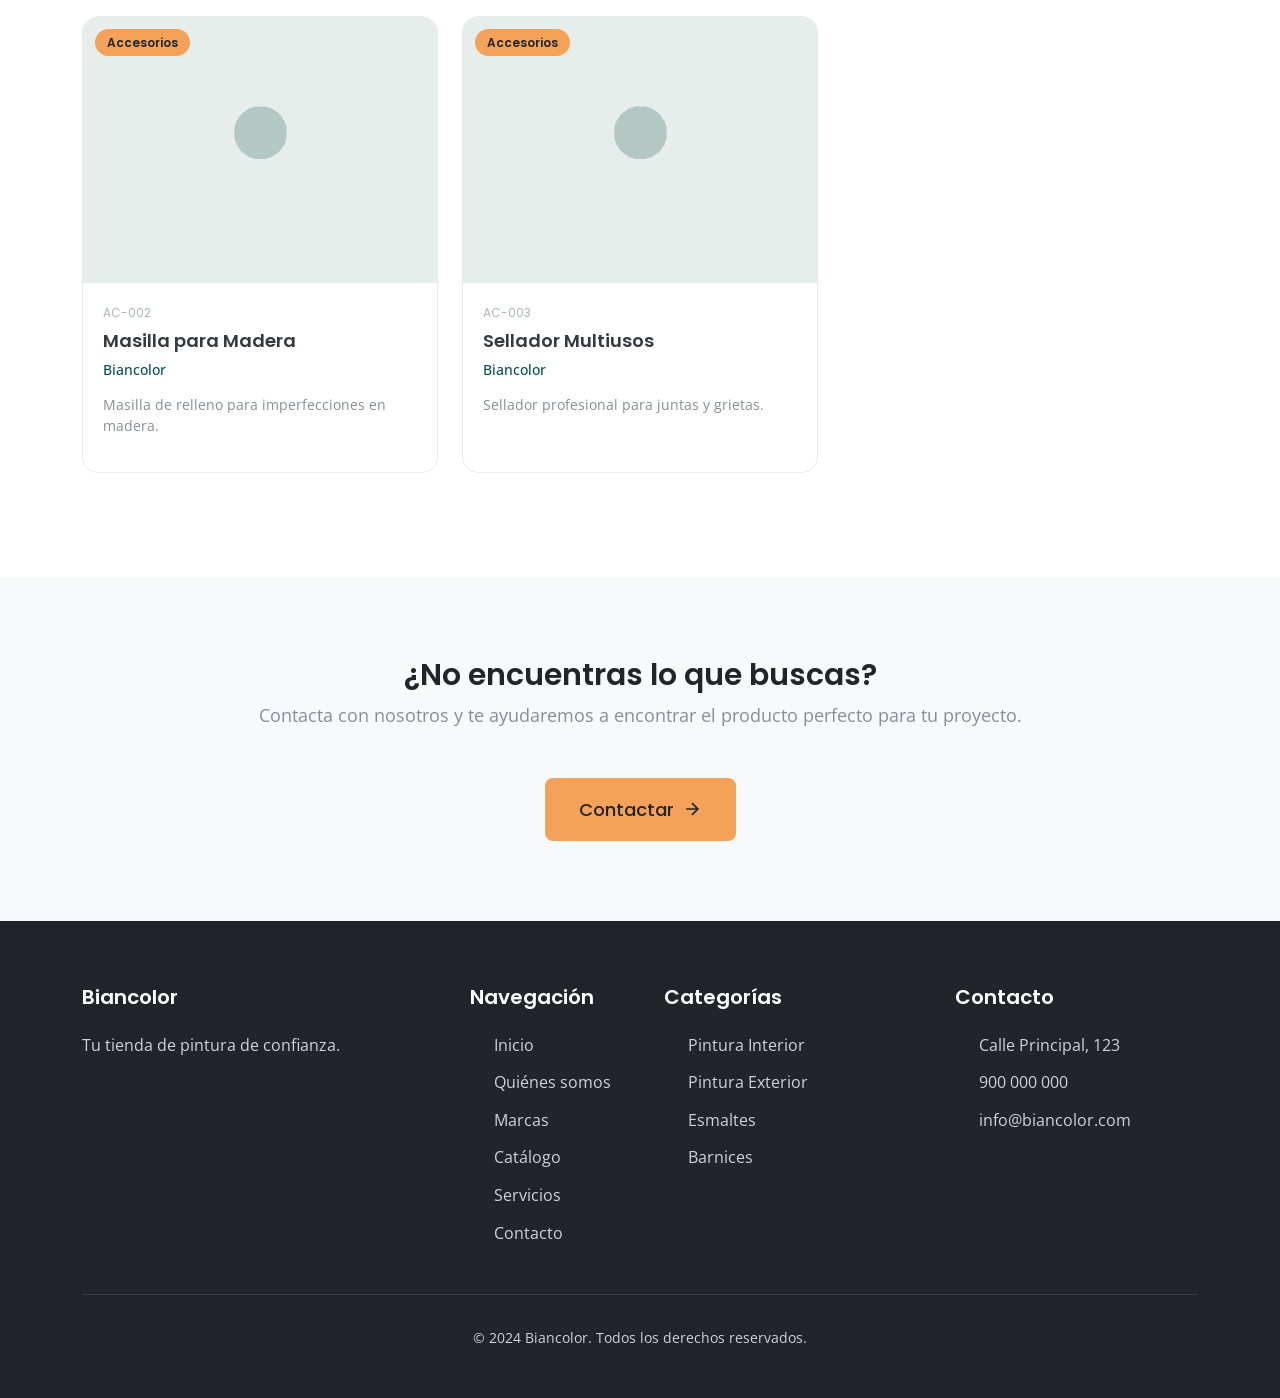
==== commit ae7c6098: "fix: eliminar bucle de requests a placeholder y unificar imagen de ejemplo - Corregir onerror loop e" ====
--- a/catalogo.html
+++ b/catalogo.html
@@ -47,7 +47,7 @@
         </ol>
       </nav>
       <h1>Catálogo</h1>
-      <p>Expluestra toda nuestra gama de productos</p>
+      <p>Explora toda nuestra gama de productos</p>
     </div>
   </section>
 
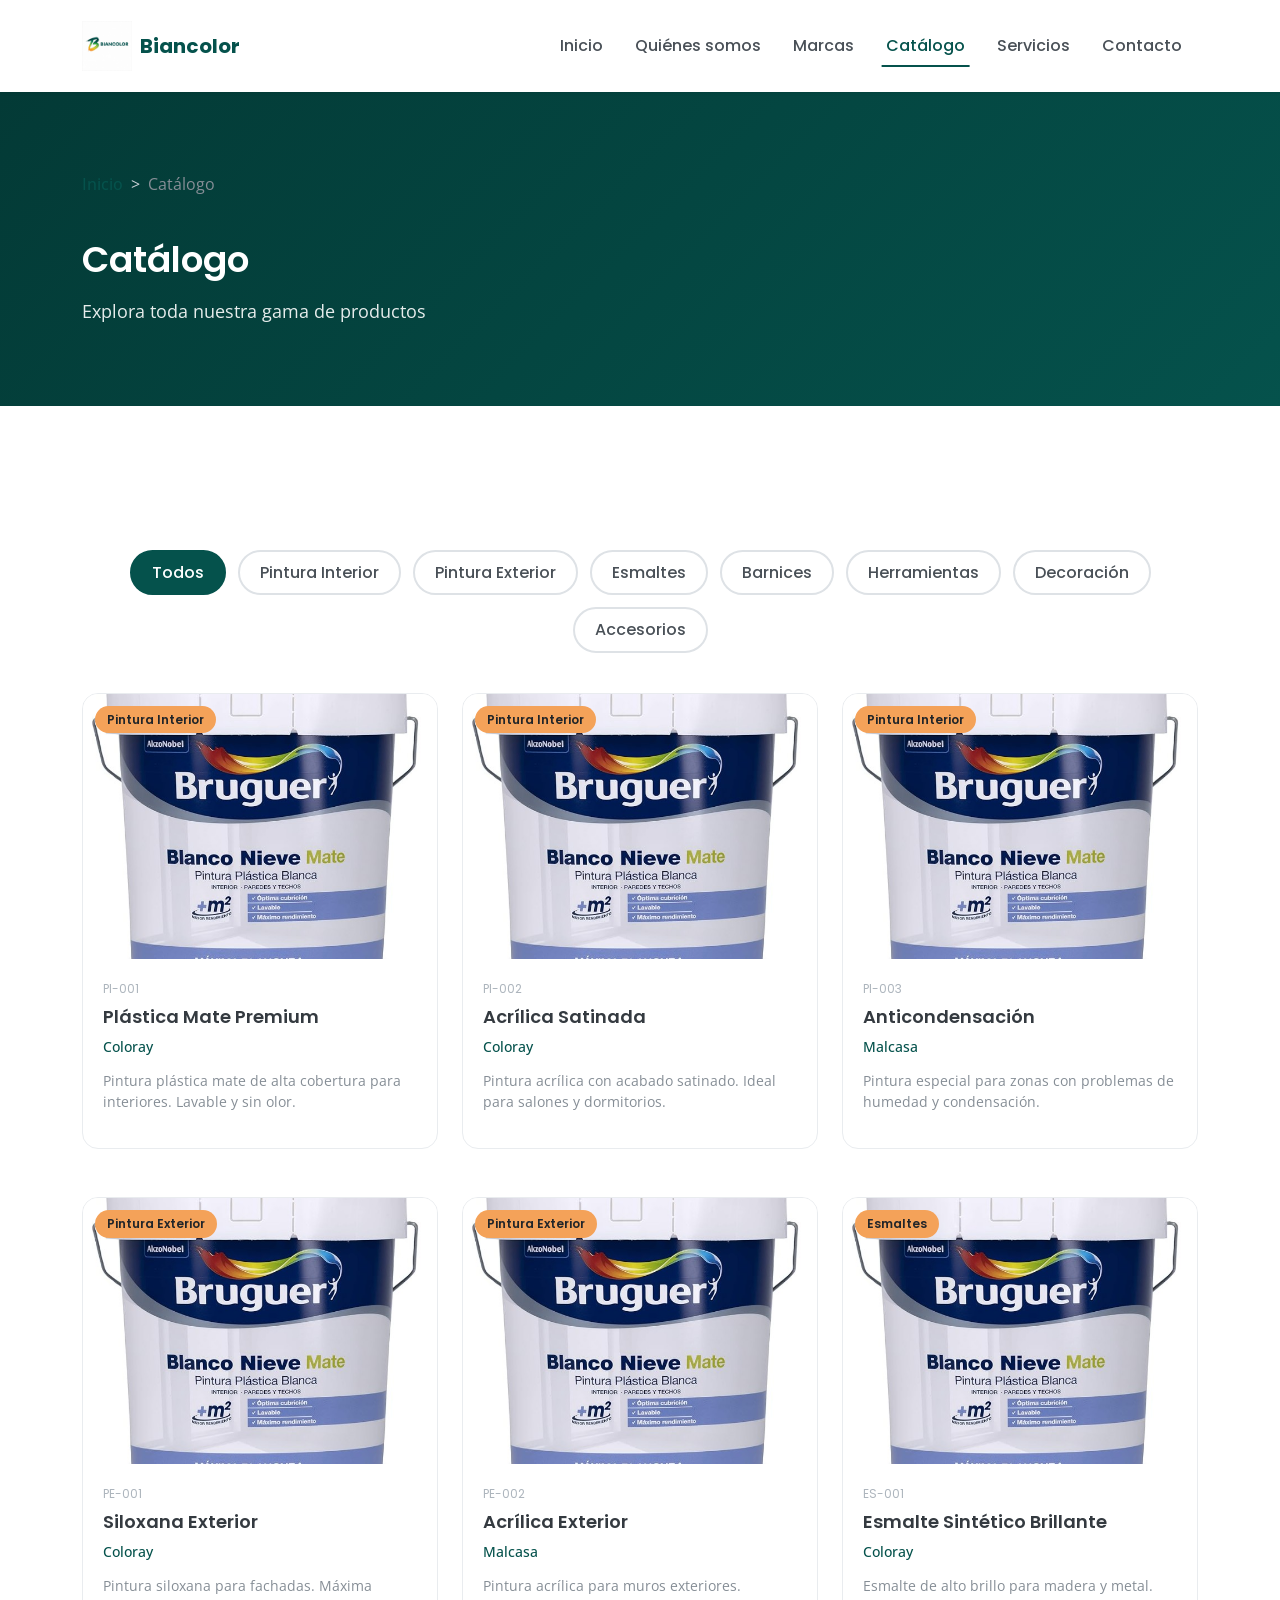
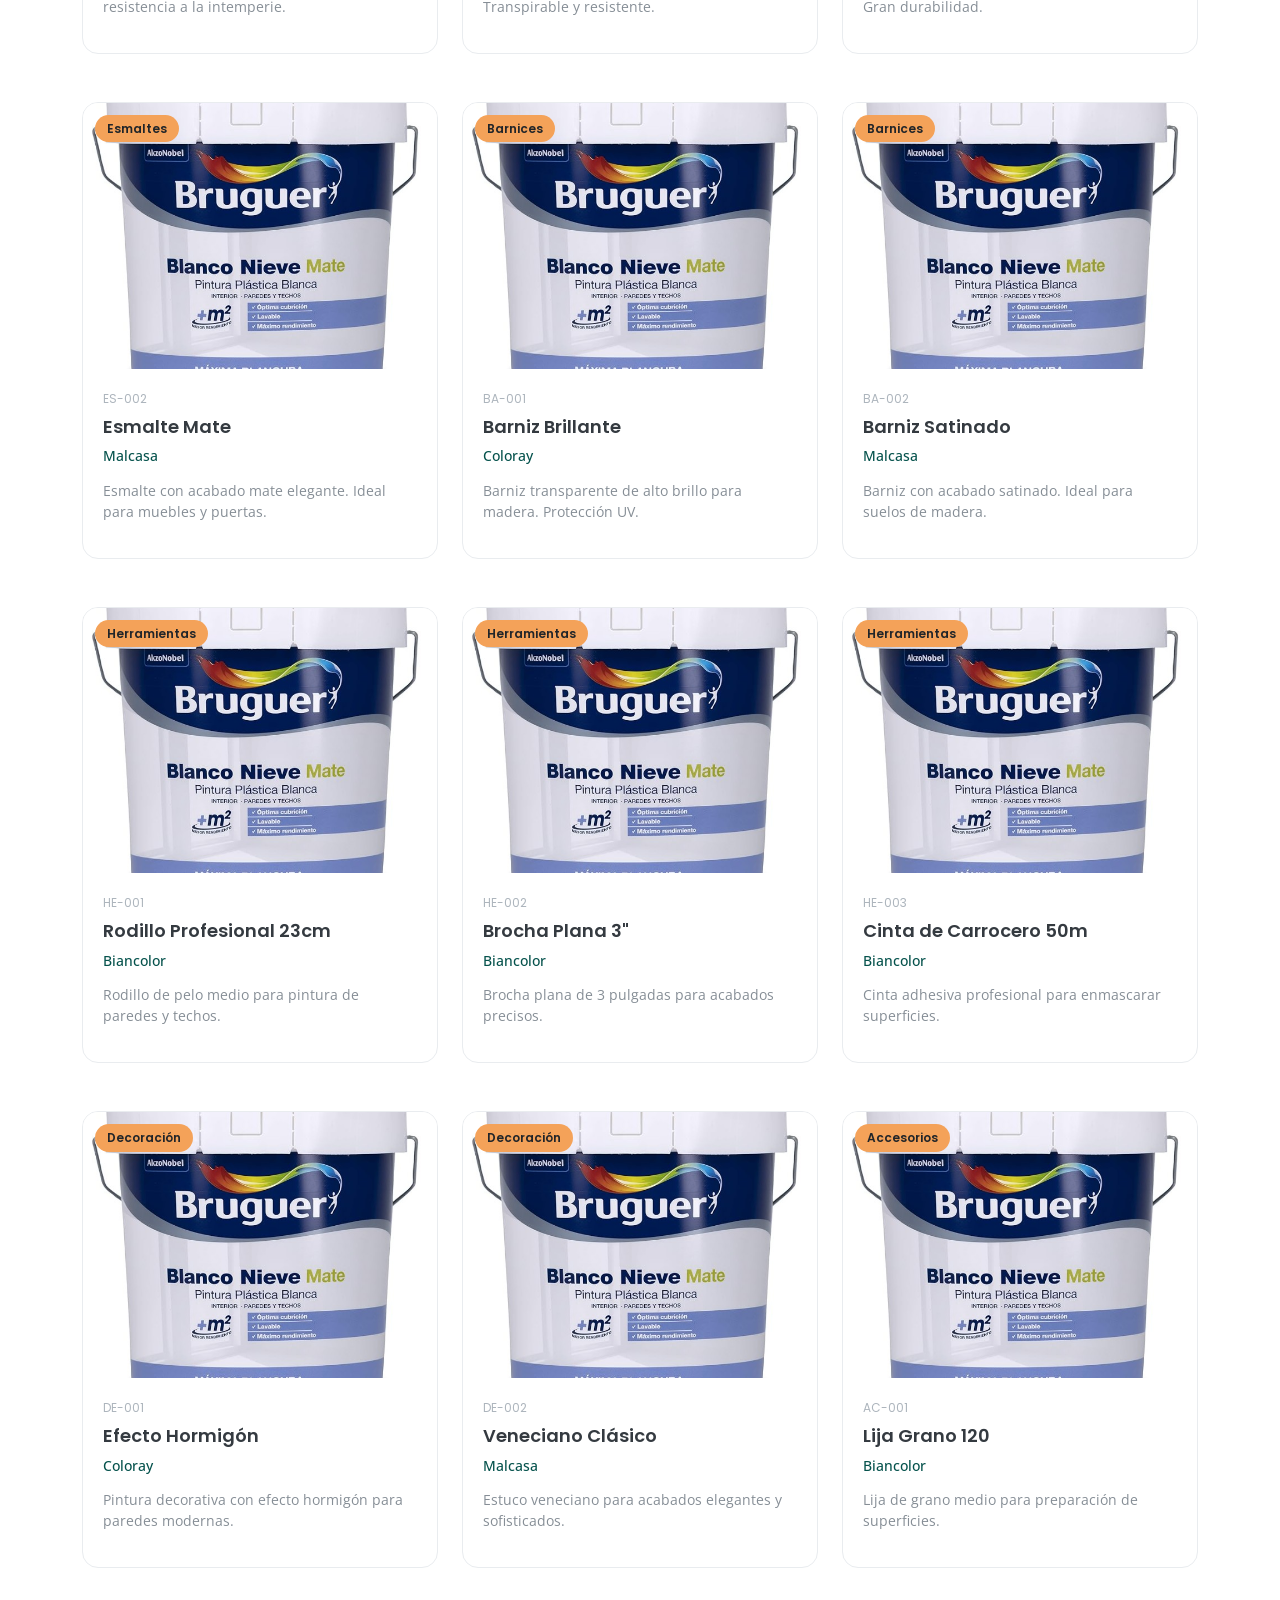
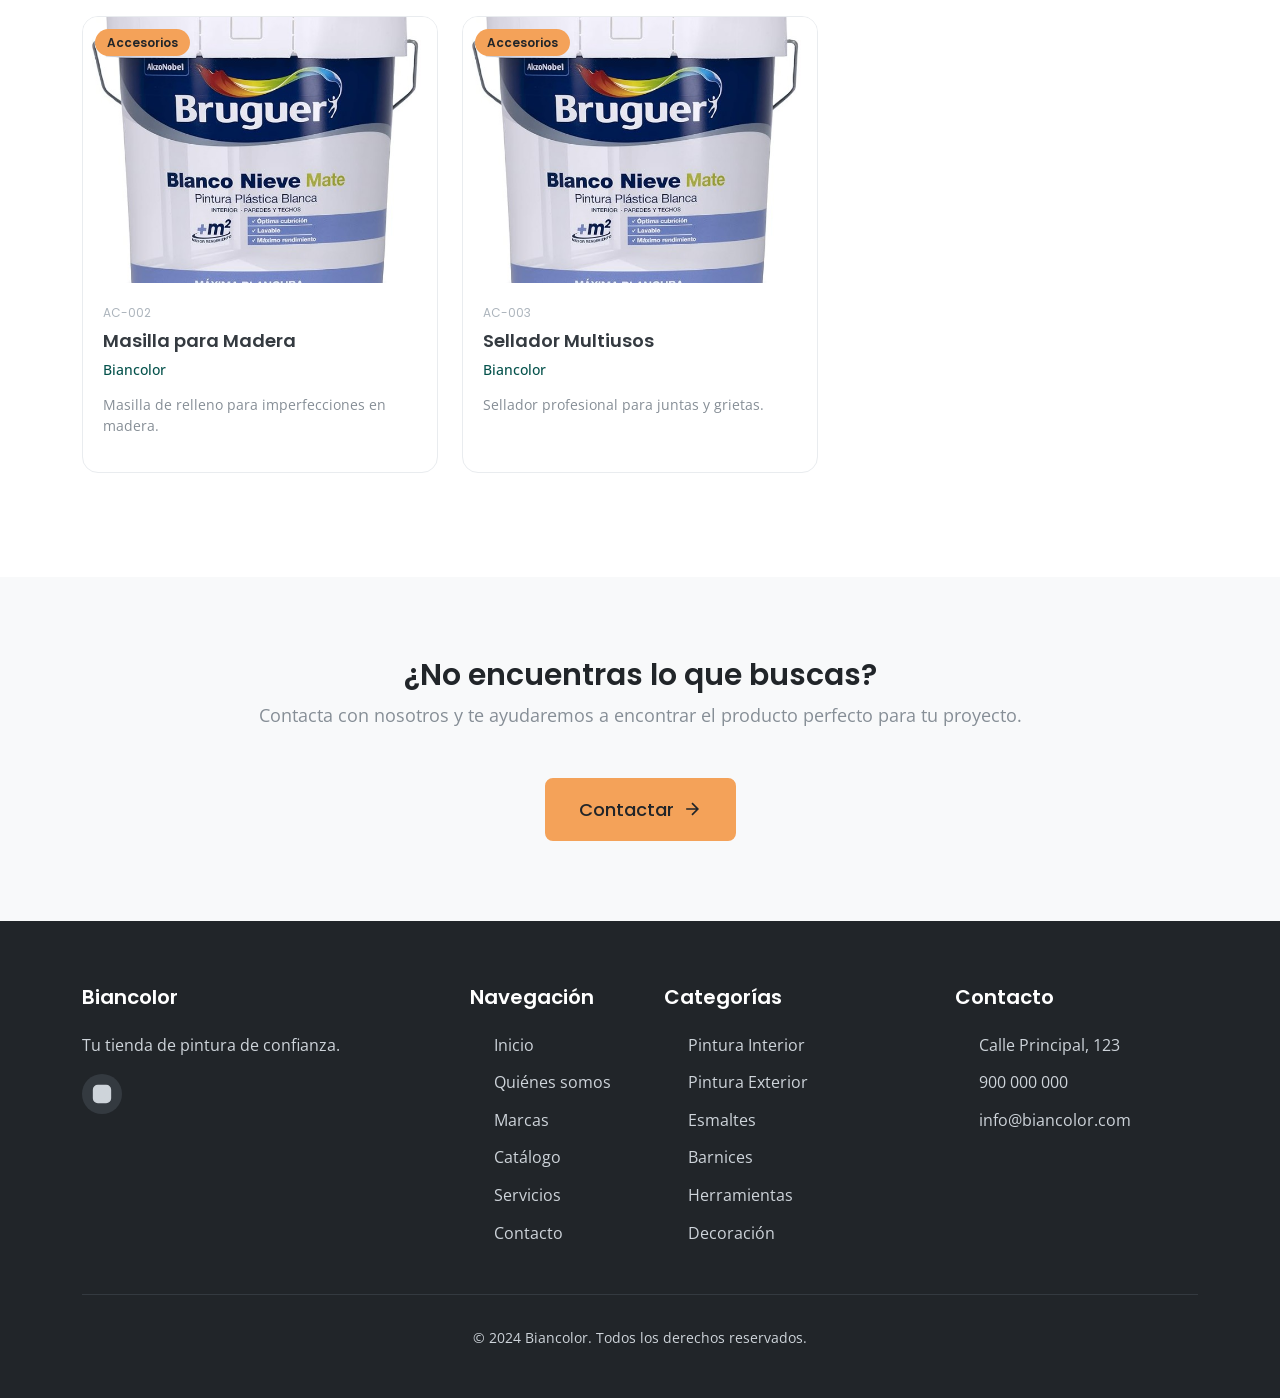
==== commit 843b6401: "feat: unificar navbar, footer y WhatsApp float en componentes reutilizables - Crear js/components.js" ====
--- a/catalogo.html
+++ b/catalogo.html
@@ -14,28 +14,8 @@
 </head>
 <body>
 
-  <!-- Navbar -->
-  <nav class="navbar navbar-expand-lg sticky-top">
-    <div class="container">
-      <a class="navbar-brand d-flex align-items-center" href="index.html">
-        <img src="images/logo.jpg" alt="Biancolor Logo">
-        <span class="brand-text">Biancolor</span>
-      </a>
-      <button class="navbar-toggler" type="button" data-bs-toggle="collapse" data-bs-target="#navbarNav">
-        <span class="navbar-toggler-icon"></span>
-      </button>
-      <div class="collapse navbar-collapse" id="navbarNav">
-        <ul class="navbar-nav ms-auto">
-          <li class="nav-item"><a class="nav-link" href="index.html">Inicio</a></li>
-          <li class="nav-item"><a class="nav-link" href="quienes-somos.html">Quiénes somos</a></li>
-          <li class="nav-item"><a class="nav-link" href="marcas.html">Marcas</a></li>
-          <li class="nav-item"><a class="nav-link active" href="catalogo.html">Catálogo</a></li>
-          <li class="nav-item"><a class="nav-link" href="servicios.html">Servicios</a></li>
-          <li class="nav-item"><a class="nav-link" href="contacto.html">Contacto</a></li>
-        </ul>
-      </div>
-    </div>
-  </nav>
+  <!-- Navbar (reutilizable) -->
+  <div id="site-navbar"></div>
 
   <!-- Page Header -->
   <section class="page-header">
@@ -88,60 +68,14 @@
     </div>
   </section>
 
-  <!-- Footer -->
-  <footer class="footer">
-    <div class="container">
-      <div class="row g-5">
-        <div class="col-lg-4">
-          <h5>Biancolor</h5>
-          <p>Tu tienda de pintura de confianza.</p>
-        </div>
-        <div class="col-lg-2 col-md-4">
-          <h5>Navegación</h5>
-          <ul class="footer-links">
-            <li><a href="index.html">Inicio</a></li>
-            <li><a href="quienes-somos.html">Quiénes somos</a></li>
-            <li><a href="marcas.html">Marcas</a></li>
-            <li><a href="catalogo.html">Catálogo</a></li>
-            <li><a href="servicios.html">Servicios</a></li>
-            <li><a href="contacto.html">Contacto</a></li>
-          </ul>
-        </div>
-        <div class="col-lg-3 col-md-4">
-          <h5>Categorías</h5>
-          <ul class="footer-links">
-            <li><a href="catalogo.html?cat=pintura-interior">Pintura Interior</a></li>
-            <li><a href="catalogo.html?cat=pintura-exterior">Pintura Exterior</a></li>
-            <li><a href="catalogo.html?cat=esmaltes">Esmaltes</a></li>
-            <li><a href="catalogo.html?cat=barnices">Barnices</a></li>
-          </ul>
-        </div>
-        <div class="col-lg-3 col-md-4">
-          <h5>Contacto</h5>
-          <ul class="footer-links">
-            <li><a href="contacto.html">Calle Principal, 123</a></li>
-            <li><a href="tel:+34900000000">900 000 000</a></li>
-            <li><a href="mailto:info@biancolor.com">info@biancolor.com</a></li>
-          </ul>
-        </div>
-      </div>
-      <div class="footer-bottom">
-        <p>&copy; 2024 Biancolor. Todos los derechos reservados.</p>
-      </div>
-    </div>
-  </footer>
+  <!-- Footer (reutilizable) -->
+  <div id="site-footer"></div>
 
-  <!-- WhatsApp Float -->
-  <a href="https://wa.me/34600000000?text=Hola%2C%20me%20gustaría%20información" 
-     class="whatsapp-float d-md-none" 
-     aria-label="Contactar por WhatsApp"
-     target="_blank">
-    <svg viewBox="0 0 24 24" fill="currentColor">
-      <path d="M17.472 14.382c-.297-.149-1.758-.867-2.03-.967-.273-.099-.471-.148-.67.15-.197.297-.767.966-.94 1.164-.173.199-.347.223-.644.075-.297-.15-1.255-.463-2.39-1.475-.883-.788-1.48-1.761-1.653-2.059-.173-.297-.018-.458.13-.606.134-.133.298-.347.446-.52.149-.174.198-.298.298-.497.099-.198.05-.371-.025-.52-.075-.149-.669-1.612-.916-2.207-.242-.579-.487-.5-.669-.51-.173-.008-.371-.01-.57-.01-.198 0-.52.074-.792.372-.272.297-1.04 1.016-1.04 2.479 0 1.462 1.065 2.875 1.213 3.074.149.198 2.096 3.2 5.077 4.487.709.306 1.262.489 1.694.625.712.227 1.36.195 1.871.118.571-.085 1.758-.719 2.006-1.413.248-.694.248-1.289.173-1.413-.074-.124-.272-.198-.57-.347m-5.421 7.403h-.004a9.87 9.87 0 01-5.031-1.378l-.361-.214-3.741.982.998-3.648-.235-.374a9.86 9.86 0 01-1.51-5.26c.001-5.45 4.436-9.884 9.888-9.884 2.64 0 5.122 1.03 6.988 2.898a9.825 9.825 0 012.893 6.994c-.003 5.45-4.437 9.884-9.885 9.884m8.413-18.297A11.815 11.815 0 0012.05 0C5.495 0 .16 5.335.157 11.892c0 2.096.547 4.142 1.588 5.945L.057 24l6.305-1.654a11.882 11.882 0 005.683 1.448h.005c6.554 0 11.89-5.335 11.893-11.893a11.821 11.821 0 00-3.48-8.413z"/>
-    </svg>
-  </a>
+  <!-- WhatsApp Float (reutilizable) -->
+  <div id="site-whatsapp"></div>
 
   <script src="https://cdn.jsdelivr.net/npm/bootstrap@5.3.2/dist/js/bootstrap.bundle.min.js"></script>
+  <script src="js/components.js"></script>
   <script src="js/animations.js"></script>
   <script src="js/catalogo.js"></script>
   <script>
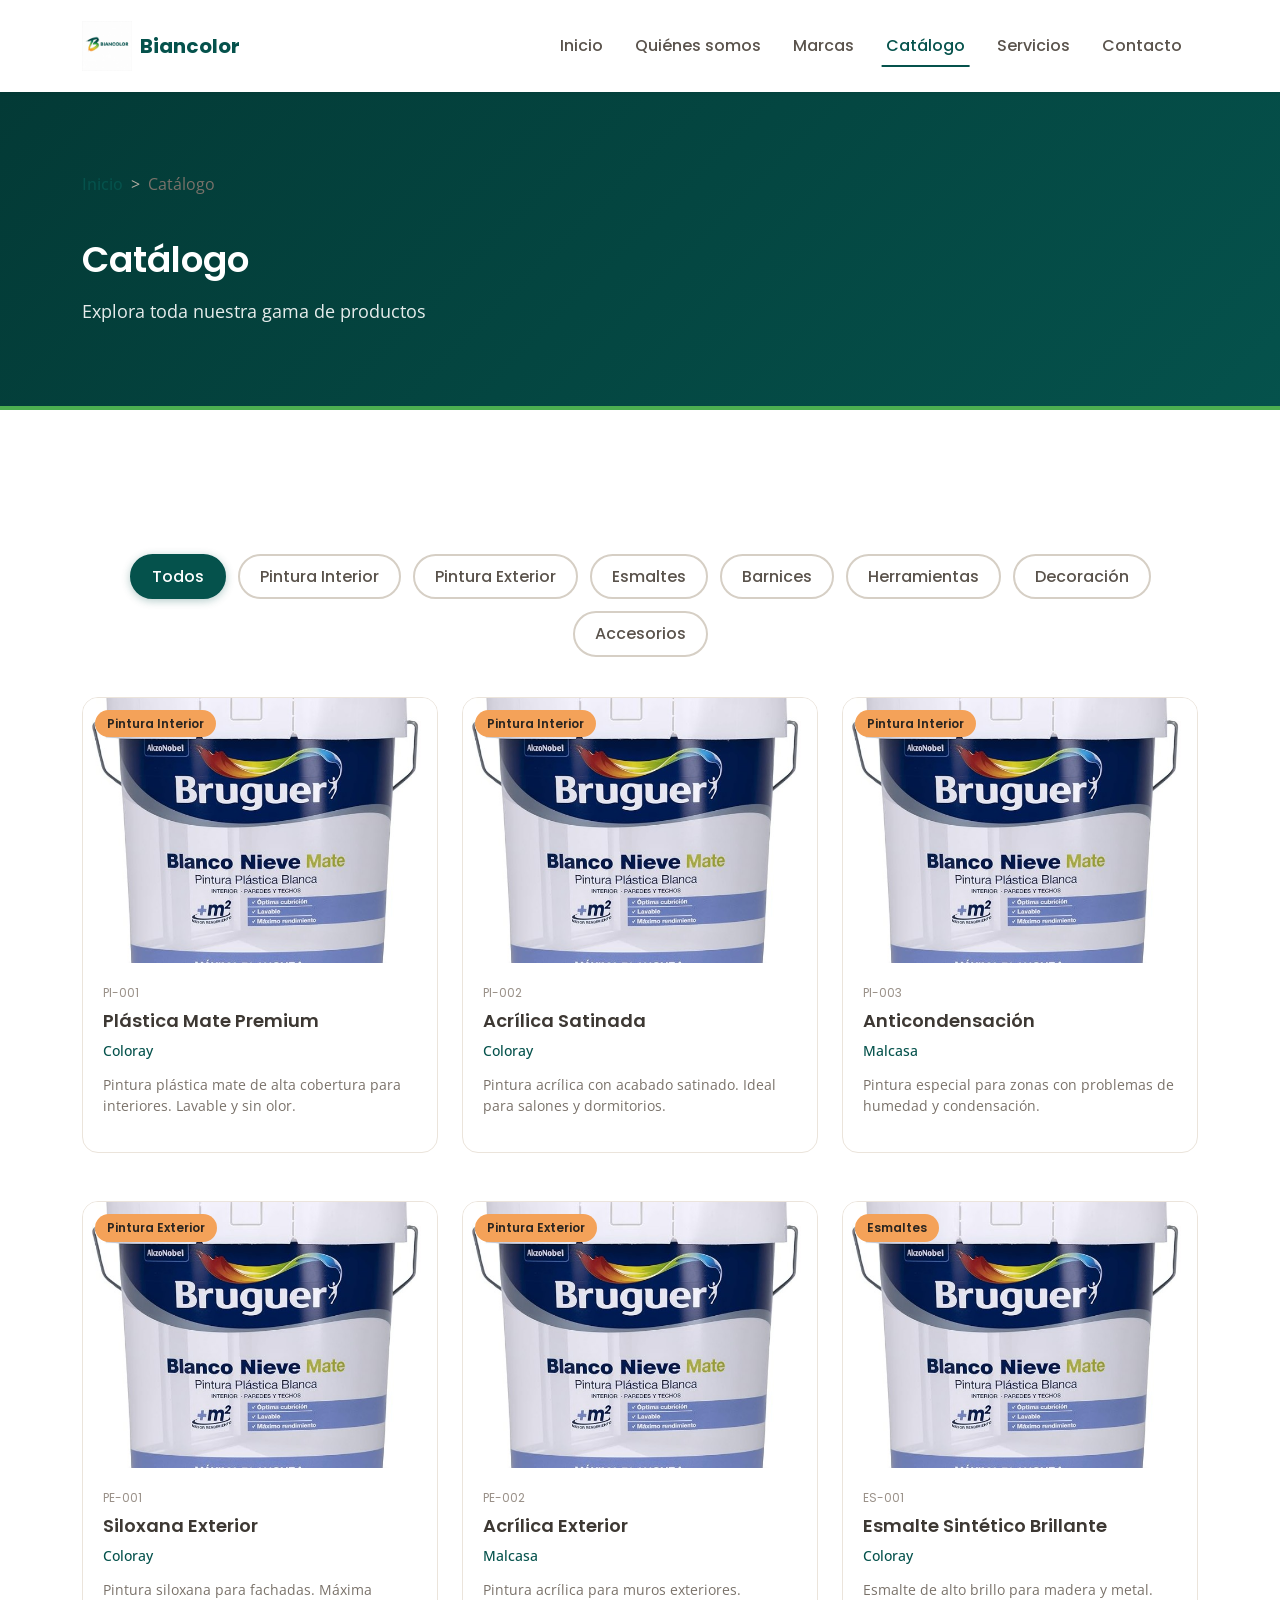
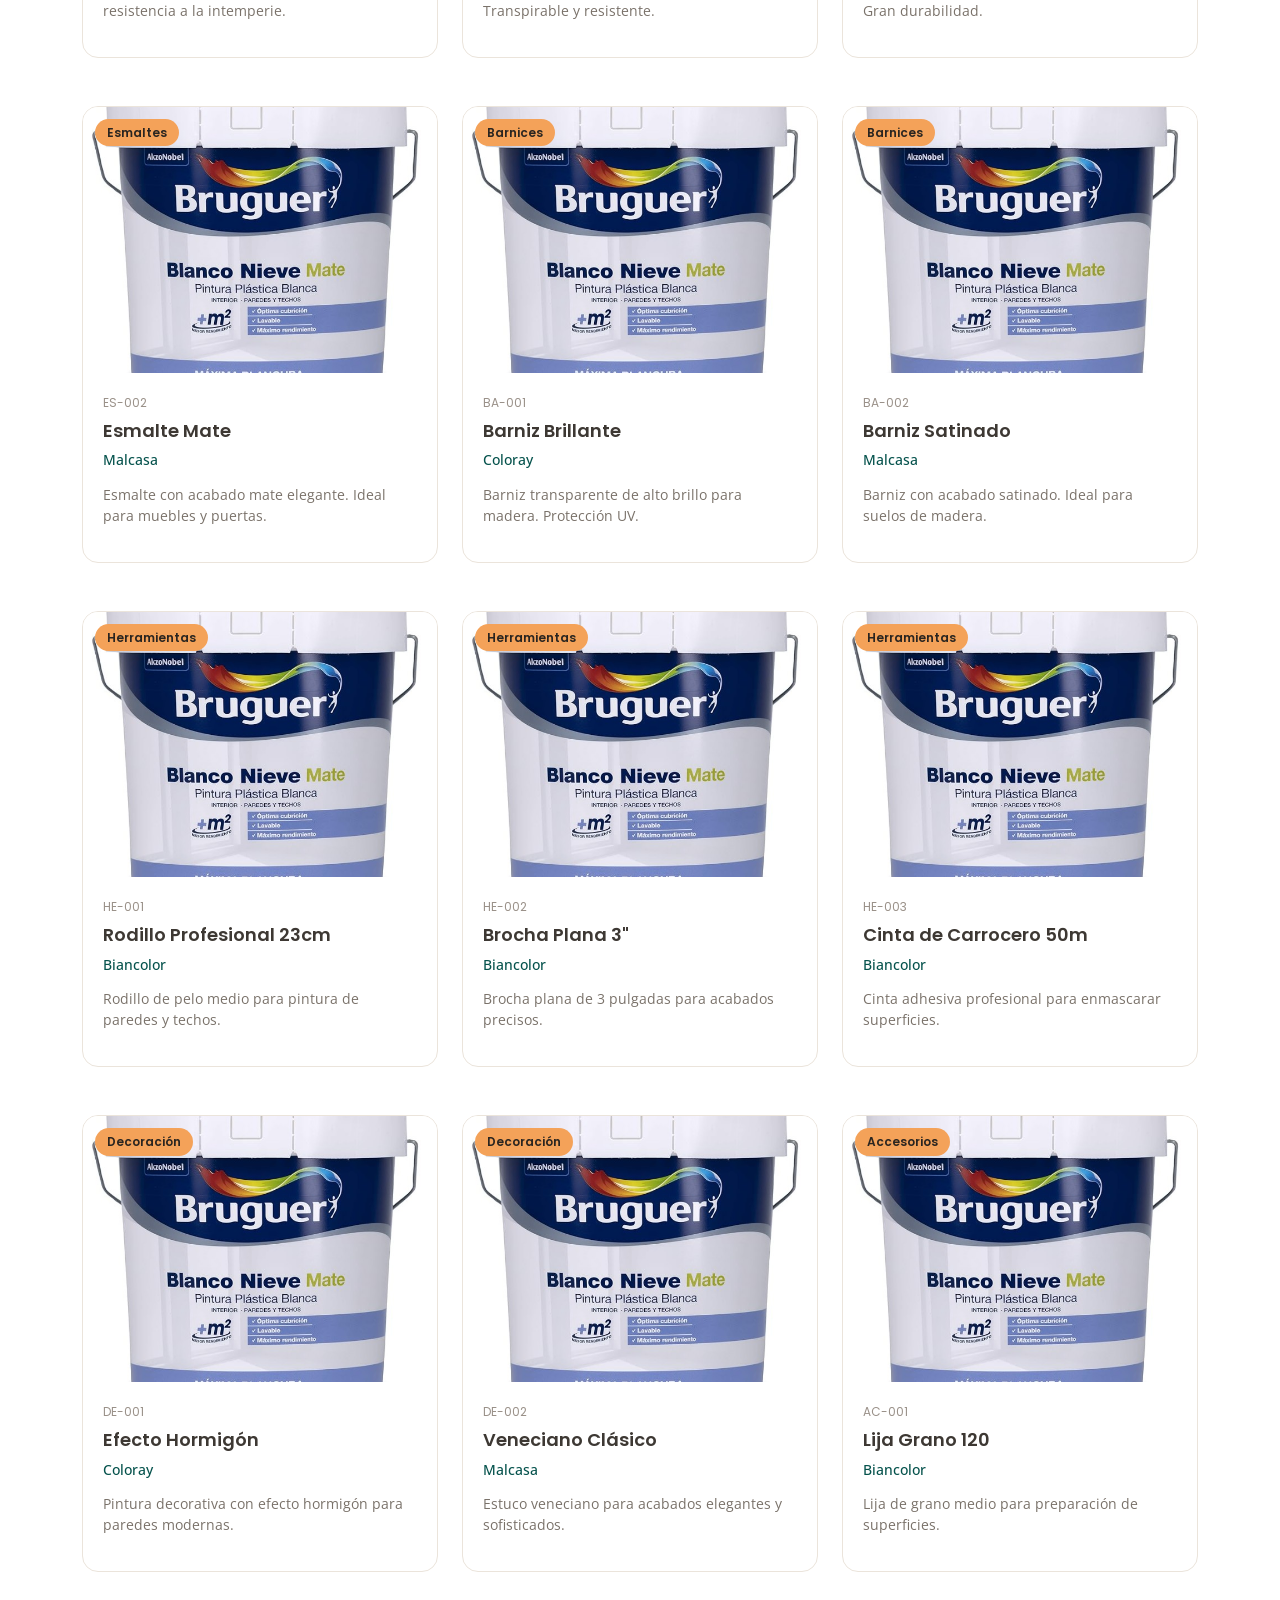
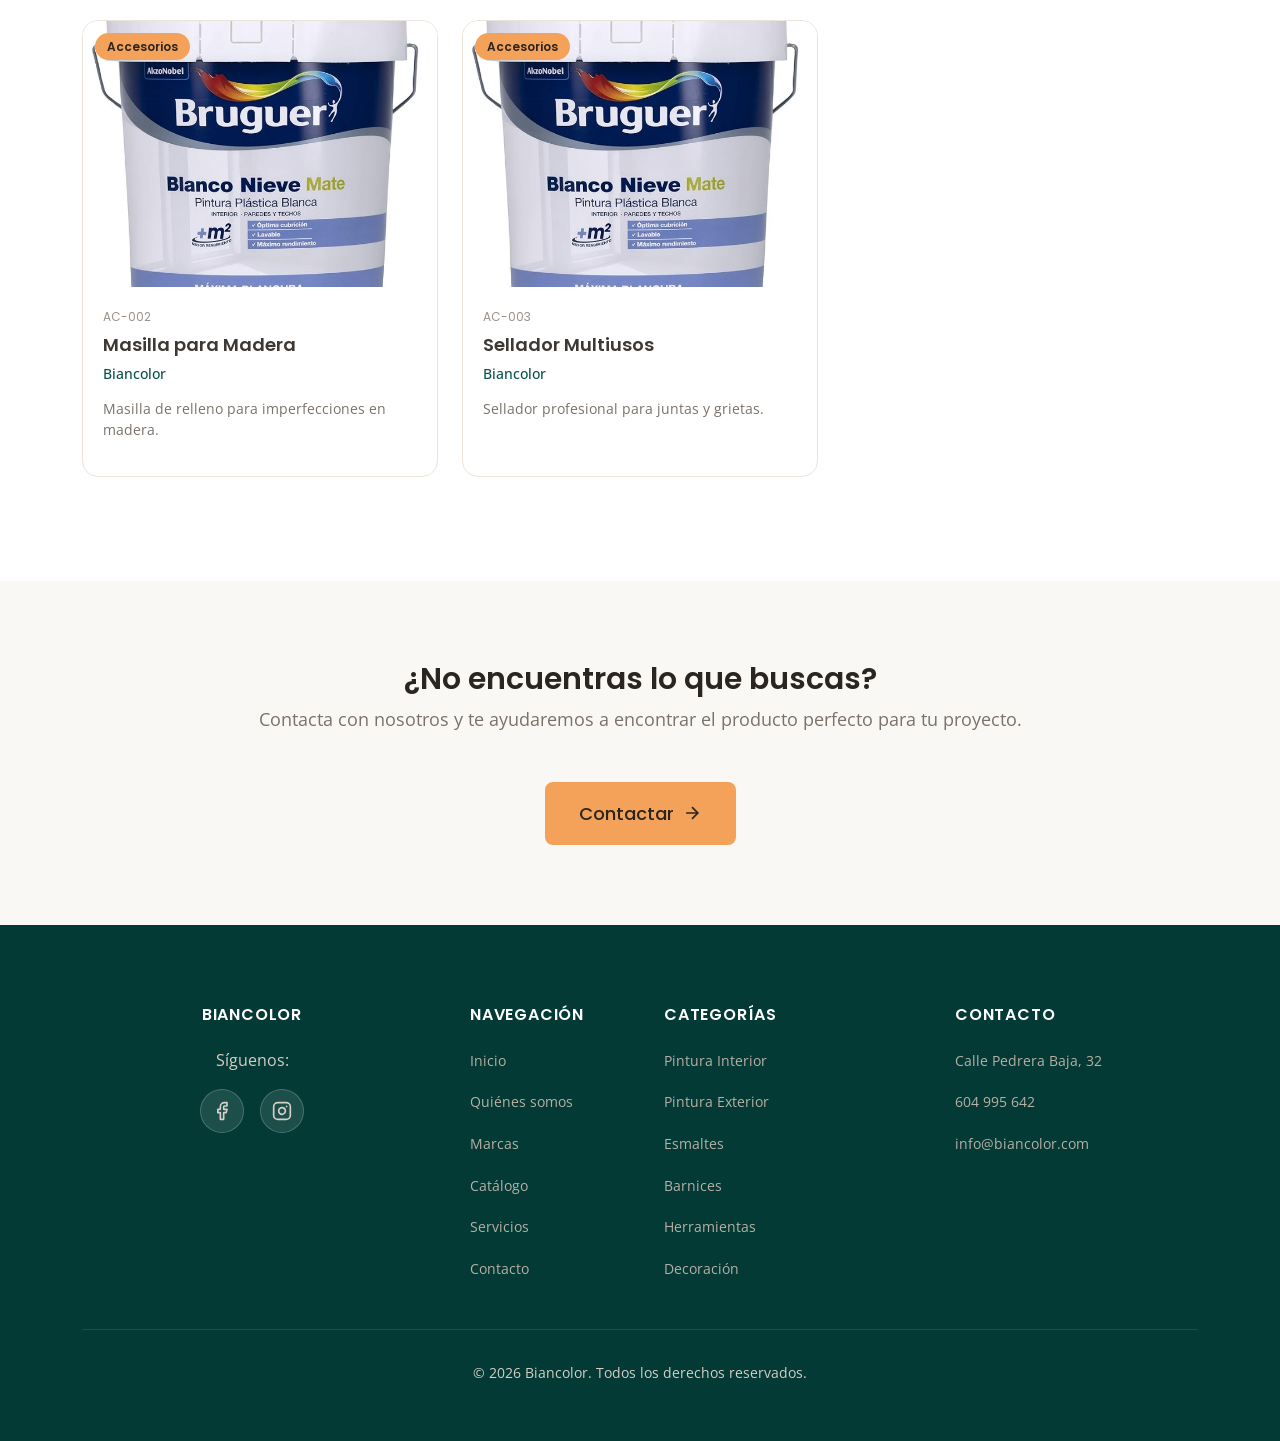
==== commit c0ae1e3f: "feat: favicons, redes sociales, footer, catálogo y horario" ====
--- a/catalogo.html
+++ b/catalogo.html
@@ -5,6 +5,10 @@
   <meta name="viewport" content="width=device-width, initial-scale=1.0">
   <meta name="description" content="Catálogo de productos Biancolor: pintura interior, exterior, esmaltes, barnices, herramientas y más.">
   <title>Catálogo | Biancolor</title>
+  <link rel="apple-touch-icon" sizes="180x180" href="apple-touch-icon.png">
+  <link rel="icon" type="image/png" sizes="32x32" href="favicon-32x32.png">
+  <link rel="icon" type="image/png" sizes="16x16" href="favicon-16x16.png">
+  <link rel="icon" type="image/x-icon" href="favicon.ico">
   
   <link rel="preconnect" href="https://fonts.googleapis.com">
   <link rel="preconnect" href="https://fonts.gstatic.com" crossorigin>
--- a/css/styles.css
+++ b/css/styles.css
@@ -4,26 +4,26 @@
 
 /* ---------- Variables CSS ---------- */
 :root {
-  /* Colores corporativos (basados en logo teal) */
+  /* Colores corporativos (basados en logo) */
   --color-primary: #05524c;
   --color-primary-light: #0a7068;
   --color-primary-dark: #033a36;
   --color-secondary: #f4a259;
   --color-secondary-light: #f7b97a;
-  --color-accent: #e76f51;
-
-  /* Neutros */
+  --color-accent: #4caf50;
+
+  /* Neutros cálidos (tonos cálidos para coherencia con sector pintura) */
   --color-white: #ffffff;
-  --color-light: #f8f9fa;
-  --color-gray-100: #f1f3f5;
-  --color-gray-200: #e9ecef;
-  --color-gray-300: #dee2e6;
-  --color-gray-400: #ced4da;
-  --color-gray-500: #adb5bd;
-  --color-gray-600: #868e96;
-  --color-gray-700: #495057;
-  --color-gray-800: #343a40;
-  --color-gray-900: #212529;
+  --color-light: #faf8f5;
+  --color-gray-100: #f5f0ea;
+  --color-gray-200: #ebe4db;
+  --color-gray-300: #d6cfc5;
+  --color-gray-400: #b8b0a5;
+  --color-gray-500: #9a9189;
+  --color-gray-600: #7a726a;
+  --color-gray-700: #5a534c;
+  --color-gray-800: #3d3833;
+  --color-gray-900: #2a2520;
 
   /* Tipografía */
   --font-primary: 'Poppins', sans-serif;
@@ -202,11 +202,38 @@
 .animate-on-scroll.delay-3 { transition-delay: 0.3s; }
 .animate-on-scroll.delay-4 { transition-delay: 0.4s; }
 
+/* Animaciones desde diferentes direcciones */
+.animate-from-left {
+  transform: translateX(-40px);
+}
+
+.animate-from-left.visible {
+  transform: translateX(0);
+}
+
+.animate-from-right {
+  transform: translateX(40px);
+}
+
+.animate-from-right.visible {
+  transform: translateX(0);
+}
+
+.animate-from-scale {
+  transform: scale(0.92);
+}
+
+.animate-from-scale.visible {
+  transform: scale(1);
+}
+
 /* ---------- Componentes ---------- */
 
 /* Navbar */
 .navbar {
-  background-color: var(--color-white);
+  background-color: rgba(255, 255, 255, 0.95);
+  backdrop-filter: blur(10px);
+  -webkit-backdrop-filter: blur(10px);
   box-shadow: var(--shadow-sm);
   padding: var(--space-4) 0;
   position: sticky;
@@ -218,6 +245,7 @@
 .navbar.scrolled {
   padding: var(--space-2) 0;
   box-shadow: var(--shadow-md);
+  background-color: rgba(255, 255, 255, 0.98);
 }
 
 .navbar-brand img {
@@ -284,11 +312,12 @@
 
 /* Hero Section */
 .hero {
-  background: linear-gradient(135deg, var(--color-primary-dark) 0%, var(--color-primary) 100%);
+  background: linear-gradient(135deg, var(--color-primary-dark) 0%, var(--color-primary) 60%, var(--color-primary-light) 100%);
   color: var(--color-white);
   padding: var(--space-24) 0;
   position: relative;
   overflow: hidden;
+  border-bottom: 4px solid var(--color-accent);
 }
 
 .hero::before {
@@ -298,8 +327,23 @@
   left: 0;
   right: 0;
   bottom: 0;
-  background: url('data:image/svg+xml,<svg xmlns="http://www.w3.org/2000/svg" viewBox="0 0 100 100"><defs><pattern id="grain" width="100" height="100" patternUnits="userSpaceOnUse"><circle cx="25" cy="25" r="1" fill="rgba(255,255,255,0.05)"/><circle cx="75" cy="75" r="1" fill="rgba(255,255,255,0.05)"/></pattern></defs><rect width="100" height="100" fill="url(%23grain)"/></svg>');
-  opacity: 0.5;
+  background:
+    radial-gradient(ellipse 80% 50% at 20% 80%, rgba(76, 175, 80, 0.15) 0%, transparent 60%),
+    radial-gradient(ellipse 60% 40% at 80% 20%, rgba(244, 162, 89, 0.12) 0%, transparent 50%),
+    url('data:image/svg+xml,<svg xmlns="http://www.w3.org/2000/svg" viewBox="0 0 400 400"><defs><filter id="n"><feTurbulence type="fractalNoise" baseFrequency="0.75" numOctaves="4" stitchTiles="stitch"/></filter></defs><rect width="400" height="400" filter="url(%23n)" opacity="0.04"/></svg>');
+  opacity: 1;
+}
+
+.hero::after {
+  content: '';
+  position: absolute;
+  top: -50%;
+  right: -10%;
+  width: 500px;
+  height: 500px;
+  background: radial-gradient(circle, rgba(244, 162, 89, 0.2) 0%, transparent 70%);
+  border-radius: 50%;
+  pointer-events: none;
 }
 
 .hero-content {
@@ -307,22 +351,92 @@
   z-index: 1;
 }
 
+.hero-eyebrow {
+  display: inline-flex;
+  align-items: center;
+  gap: var(--space-2);
+  font-family: var(--font-primary);
+  font-weight: 500;
+  font-size: var(--fs-sm);
+  text-transform: uppercase;
+  letter-spacing: 0.1em;
+  color: var(--color-secondary);
+  margin-bottom: var(--space-6);
+  opacity: 0;
+  transform: translateY(15px);
+  animation: heroReveal 0.6s ease-out 0.1s forwards;
+}
+
+.hero-eyebrow::before {
+  content: '';
+  width: 24px;
+  height: 2px;
+  background-color: var(--color-secondary);
+  border-radius: 1px;
+}
+
 .hero h1 {
-  font-size: var(--fs-5xl);
+  font-size: clamp(2.25rem, 5vw, 3.5rem);
   font-weight: 700;
   margin-bottom: var(--space-6);
-  animation: fadeIn 0.8s ease-out;
+  line-height: 1.1;
+  opacity: 0;
+  transform: translateY(20px);
+  animation: heroReveal 0.7s ease-out 0.25s forwards;
 }
 
 .hero p {
   font-size: var(--fs-xl);
-  opacity: 0.9;
-  margin-bottom: var(--space-8);
-  animation: fadeIn 0.8s ease-out 0.2s both;
-}
-
-.hero .btn {
-  animation: fadeIn 0.8s ease-out 0.4s both;
+  opacity: 0;
+  transform: translateY(15px);
+  animation: heroReveal 0.6s ease-out 0.45s forwards;
+  max-width: 540px;
+  line-height: 1.7;
+}
+
+.hero .hero-actions {
+  display: flex;
+  flex-wrap: wrap;
+  gap: var(--space-4);
+  opacity: 0;
+  transform: translateY(15px);
+  animation: heroReveal 0.6s ease-out 0.6s forwards;
+}
+
+.hero .hero-stats {
+  display: flex;
+  gap: var(--space-10);
+  margin-top: var(--space-12);
+  padding-top: var(--space-8);
+  border-top: 1px solid rgba(255, 255, 255, 0.15);
+  opacity: 0;
+  transform: translateY(15px);
+  animation: heroReveal 0.6s ease-out 0.75s forwards;
+}
+
+.hero .hero-stats .stat {
+  text-align: left;
+}
+
+.hero .hero-stats .stat-number {
+  font-family: var(--font-primary);
+  font-weight: 700;
+  font-size: var(--fs-3xl);
+  color: var(--color-secondary);
+  line-height: 1;
+}
+
+.hero .hero-stats .stat-label {
+  font-size: var(--fs-sm);
+  opacity: 0.8;
+  margin-top: var(--space-1);
+}
+
+@keyframes heroReveal {
+  to {
+    opacity: 1;
+    transform: translateY(0);
+  }
 }
 
 /* Botones */
@@ -411,7 +525,7 @@
   transform: translateX(-50%);
   width: 60px;
   height: 3px;
-  background-color: var(--color-secondary);
+  background: linear-gradient(90deg, var(--color-secondary), var(--color-accent));
   border-radius: var(--radius-full);
 }
 
@@ -423,6 +537,12 @@
 }
 
 /* Tarjetas de categorías */
+.categories-grid {
+  display: grid;
+  grid-template-columns: repeat(4, 1fr);
+  gap: var(--space-6);
+}
+
 .category-card {
   background: var(--color-white);
   border-radius: var(--radius-lg);
@@ -431,12 +551,31 @@
   transition: all var(--transition-base);
   border: 1px solid var(--color-gray-200);
   height: 100%;
+  position: relative;
+  overflow: hidden;
+}
+
+.category-card::before {
+  content: '';
+  position: absolute;
+  top: 0;
+  left: 0;
+  right: 0;
+  height: 3px;
+  background: linear-gradient(90deg, var(--color-primary), var(--color-accent));
+  transform: scaleX(0);
+  transform-origin: left;
+  transition: transform var(--transition-base);
+}
+
+.category-item:hover .category-card::before {
+  transform: scaleX(1);
 }
 
 .category-card:hover {
   transform: translateY(-8px);
   box-shadow: var(--shadow-xl);
-  border-color: var(--color-primary);
+  border-color: var(--color-accent);
 }
 
 .category-card .icon {
@@ -486,6 +625,7 @@
 .product-card:hover {
   transform: translateY(-5px);
   box-shadow: var(--shadow-lg);
+  border-color: var(--color-accent);
 }
 
 .product-card .product-image {
@@ -576,7 +716,7 @@
 }
 
 .filter-btn:hover {
-  border-color: var(--color-primary);
+  border-color: var(--color-accent);
   color: var(--color-primary);
   background-color: var(--color-light);
 }
@@ -585,6 +725,7 @@
   background-color: var(--color-primary);
   border-color: var(--color-primary);
   color: var(--color-white);
+  box-shadow: 0 2px 8px rgba(5, 82, 76, 0.3);
 }
 
 /* Empty state */
@@ -611,6 +752,227 @@
   margin: 0 auto;
 }
 
+/* Por qué elegirnos - Layout alternado */
+.why-features {
+  display: flex;
+  flex-direction: column;
+  gap: var(--space-6);
+}
+
+.why-feature {
+  display: flex;
+  align-items: flex-start;
+  gap: var(--space-4);
+  padding: var(--space-5);
+  background: var(--color-white);
+  border-radius: var(--radius-lg);
+  border: 1px solid var(--color-gray-200);
+  transition: all var(--transition-base);
+}
+
+.why-feature:hover {
+  border-color: var(--color-accent);
+  box-shadow: var(--shadow-md);
+  transform: translateX(4px);
+}
+
+.why-feature-icon {
+  width: 48px;
+  height: 48px;
+  min-width: 48px;
+  background: linear-gradient(135deg, var(--color-primary) 0%, var(--color-primary-light) 100%);
+  border-radius: var(--radius-md);
+  display: flex;
+  align-items: center;
+  justify-content: center;
+}
+
+.why-feature-icon svg {
+  width: 24px;
+  height: 24px;
+  fill: none;
+  stroke: var(--color-white);
+  stroke-width: 2;
+  stroke-linecap: round;
+  stroke-linejoin: round;
+}
+
+.why-feature h4 {
+  font-size: var(--fs-base);
+  margin-bottom: var(--space-1);
+  color: var(--color-gray-800);
+}
+
+.why-feature p {
+  font-size: var(--fs-sm);
+  color: var(--color-gray-600);
+  margin: 0;
+  line-height: 1.5;
+}
+
+.why-stats-grid {
+  display: grid;
+  grid-template-columns: 1fr 1fr;
+  gap: var(--space-6);
+}
+
+.why-stat-card {
+  background: var(--color-white);
+  border-radius: var(--radius-lg);
+  padding: var(--space-8) var(--space-6);
+  text-align: center;
+  border: 1px solid var(--color-gray-200);
+  transition: all var(--transition-base);
+  position: relative;
+  overflow: hidden;
+}
+
+.why-stat-card::after {
+  content: '';
+  position: absolute;
+  bottom: 0;
+  left: 0;
+  right: 0;
+  height: 3px;
+  background: linear-gradient(90deg, var(--color-primary), var(--color-accent));
+  transform: scaleX(0);
+  transition: transform var(--transition-base);
+}
+
+.why-stat-card:hover::after {
+  transform: scaleX(1);
+}
+
+.why-stat-card:hover {
+  transform: translateY(-4px);
+  box-shadow: var(--shadow-lg);
+}
+
+.why-stat-number {
+  font-family: var(--font-primary);
+  font-weight: 700;
+  font-size: 2.5rem;
+  color: var(--color-primary);
+  line-height: 1;
+  margin-bottom: var(--space-2);
+}
+
+.why-stat-label {
+  font-size: var(--fs-sm);
+  color: var(--color-gray-600);
+  line-height: 1.4;
+}
+
+/* Fachada de la tienda */
+.store-front-section {
+  overflow: hidden;
+}
+
+.store-front-image {
+  border-radius: var(--radius-lg);
+  overflow: hidden;
+  box-shadow: var(--shadow-xl);
+  position: relative;
+}
+
+.store-front-image::after {
+  content: '';
+  position: absolute;
+  top: 0;
+  left: 0;
+  right: 0;
+  bottom: 0;
+  border: 3px solid var(--color-accent);
+  border-radius: var(--radius-lg);
+  pointer-events: none;
+  opacity: 0;
+  transition: opacity var(--transition-base);
+}
+
+.store-front-image:hover::after {
+  opacity: 1;
+}
+
+.store-front-image img {
+  width: 100%;
+  height: auto;
+  display: block;
+  aspect-ratio: 4 / 3;
+  object-fit: cover;
+  transition: transform var(--transition-slow);
+}
+
+.store-front-image:hover img {
+  transform: scale(1.03);
+}
+
+.store-front-content h2 {
+  color: var(--color-primary);
+  margin-bottom: var(--space-4);
+}
+
+.store-front-content p {
+  color: var(--color-gray-600);
+  font-size: var(--fs-lg);
+  line-height: 1.7;
+  margin-bottom: var(--space-6);
+}
+
+.store-front-info {
+  display: flex;
+  flex-direction: column;
+  gap: var(--space-4);
+}
+
+.store-info-item {
+  display: flex;
+  align-items: center;
+  gap: var(--space-3);
+  color: var(--color-gray-700);
+  font-size: var(--fs-sm);
+}
+
+.store-info-item svg {
+  stroke: var(--color-primary);
+  min-width: 20px;
+}
+
+/* CTA Section */
+.cta-section {
+  background: linear-gradient(135deg, var(--color-primary) 0%, var(--color-primary-dark) 100%);
+  color: var(--color-white);
+  position: relative;
+  overflow: hidden;
+}
+
+.cta-section::before {
+  content: '';
+  position: absolute;
+  top: 0;
+  left: 0;
+  right: 0;
+  bottom: 0;
+  background:
+    radial-gradient(ellipse 50% 80% at 80% 20%, rgba(76, 175, 80, 0.2) 0%, transparent 60%),
+    radial-gradient(ellipse 40% 60% at 20% 80%, rgba(244, 162, 89, 0.15) 0%, transparent 50%);
+  pointer-events: none;
+}
+
+.cta-section h2 {
+  color: var(--color-white);
+  position: relative;
+}
+
+.cta-section p {
+  font-size: var(--fs-lg);
+  opacity: 0.9;
+  position: relative;
+}
+
+.cta-section .btn {
+  position: relative;
+}
+
 /* Marcas */
 .brand-card {
   background: var(--color-white);
@@ -627,7 +989,7 @@
 .brand-card:hover {
   transform: translateY(-3px);
   box-shadow: var(--shadow-md);
-  border-color: var(--color-primary);
+  border-color: var(--color-accent);
 }
 
 .brand-card img {
@@ -657,13 +1019,13 @@
 .service-card:hover {
   transform: translateY(-5px);
   box-shadow: var(--shadow-lg);
-  border-color: var(--color-secondary);
+  border-color: var(--color-accent);
 }
 
 .service-card .service-icon {
   width: 70px;
   height: 70px;
-  background: linear-gradient(135deg, var(--color-secondary) 0%, var(--color-secondary-light) 100%);
+  background: linear-gradient(135deg, var(--color-accent) 0%, var(--color-primary-light) 100%);
   border-radius: var(--radius-lg);
   display: flex;
   align-items: center;
@@ -729,7 +1091,7 @@
 }
 
 .contact-info .info-item:hover .info-icon {
-  background-color: var(--color-primary);
+  background-color: var(--color-accent);
 }
 
 .contact-info .info-icon svg {
@@ -801,7 +1163,7 @@
 .whatsapp-float:hover {
   transform: scale(1.1);
   box-shadow: 0 6px 20px rgba(37, 211, 102, 0.5);
-  background-color: #20bd5a;
+  background-color: var(--color-accent);
 }
 
 .whatsapp-float svg {
@@ -812,9 +1174,9 @@
 
 /* Footer */
 .footer {
-  background-color: var(--color-gray-900);
-  color: var(--color-gray-400);
-  padding: var(--space-16) 0 var(--space-8);
+  background-color: var(--color-primary-dark);
+  color: var(--color-gray-300);
+  padding: var(--space-20) 0 var(--space-10);
 }
 
 .footer h5 {
@@ -822,6 +1184,9 @@
   font-family: var(--font-primary);
   font-weight: 600;
   margin-bottom: var(--space-6);
+  font-size: var(--fs-base);
+  text-transform: uppercase;
+  letter-spacing: 0.05em;
 }
 
 .footer a {
@@ -830,7 +1195,7 @@
 }
 
 .footer a:hover {
-  color: var(--color-secondary);
+  color: var(--color-accent);
 }
 
 .footer .footer-links {
@@ -839,36 +1204,35 @@
 }
 
 .footer .footer-links li {
+  margin-bottom: var(--space-4);
+}
+
+.footer .footer-links li a {
+  display: inline-block;
+  font-size: var(--fs-sm);
+  transition: color var(--transition-fast);
+}
+
+.footer .footer-social {
+  margin-top: var(--space-4);
+}
+
+.footer .footer-social-label {
+  font-size: var(--fs-sm);
+  color: var(--color-gray-400);
   margin-bottom: var(--space-3);
 }
 
-.footer .footer-links li a {
-  display: inline-flex;
-  align-items: center;
-  gap: var(--space-2);
-}
-
-.footer .footer-links li a::before {
-  content: '→';
-  opacity: 0;
-  transform: translateX(-10px);
-  transition: all var(--transition-fast);
-}
-
-.footer .footer-links li a:hover::before {
-  opacity: 1;
-  transform: translateX(0);
-}
-
 .footer .social-links {
   display: flex;
   gap: var(--space-4);
 }
 
 .footer .social-links a {
-  width: 40px;
-  height: 40px;
-  background-color: var(--color-gray-800);
+  width: 44px;
+  height: 44px;
+  background-color: rgba(255, 255, 255, 0.1);
+  border: 1px solid rgba(255, 255, 255, 0.2);
   border-radius: var(--radius-full);
   display: flex;
   align-items: center;
@@ -877,23 +1241,24 @@
 }
 
 .footer .social-links a:hover {
-  background-color: var(--color-primary);
+  background-color: var(--color-accent);
+  border-color: var(--color-accent);
   transform: translateY(-3px);
 }
 
 .footer .social-links a svg {
   width: 20px;
   height: 20px;
-  fill: var(--color-gray-400);
-  transition: fill var(--transition-fast);
+  stroke: var(--color-gray-300);
+  transition: stroke var(--transition-fast);
 }
 
 .footer .social-links a:hover svg {
-  fill: var(--color-white);
+  stroke: var(--color-white);
 }
 
 .footer-bottom {
-  border-top: 1px solid var(--color-gray-800);
+  border-top: 1px solid rgba(255, 255, 255, 0.1);
   padding-top: var(--space-8);
   margin-top: var(--space-8);
   text-align: center;
@@ -927,6 +1292,7 @@
   color: var(--color-white);
   padding: var(--space-16) 0;
   margin-bottom: var(--space-16);
+  border-bottom: 4px solid var(--color-accent);
 }
 
 .page-header h1 {
@@ -953,8 +1319,20 @@
     padding: var(--space-16) 0;
   }
 
+  .hero .hero-stats {
+    gap: var(--space-6);
+  }
+
   .section {
     padding: var(--space-16) 0;
+  }
+
+  .categories-grid {
+    grid-template-columns: repeat(2, 1fr);
+  }
+
+  .why-stats-grid {
+    grid-template-columns: 1fr 1fr;
   }
 }
 
@@ -972,12 +1350,42 @@
     text-align: center;
   }
 
+  .hero .hero-stats {
+    flex-direction: column;
+    gap: var(--space-6);
+    align-items: center;
+  }
+
+  .hero .hero-stats .stat {
+    text-align: center;
+  }
+
+  .hero .hero-actions {
+    justify-content: center;
+  }
+
   .section {
     padding: var(--space-12) 0;
   }
 
   .section-title {
     margin-bottom: var(--space-10);
+  }
+
+  .categories-grid {
+    grid-template-columns: 1fr;
+  }
+
+  .store-front-content {
+    text-align: center;
+  }
+
+  .store-front-info {
+    align-items: center;
+  }
+
+  .why-stats-grid {
+    grid-template-columns: 1fr 1fr;
   }
 
   .navbar-collapse {
